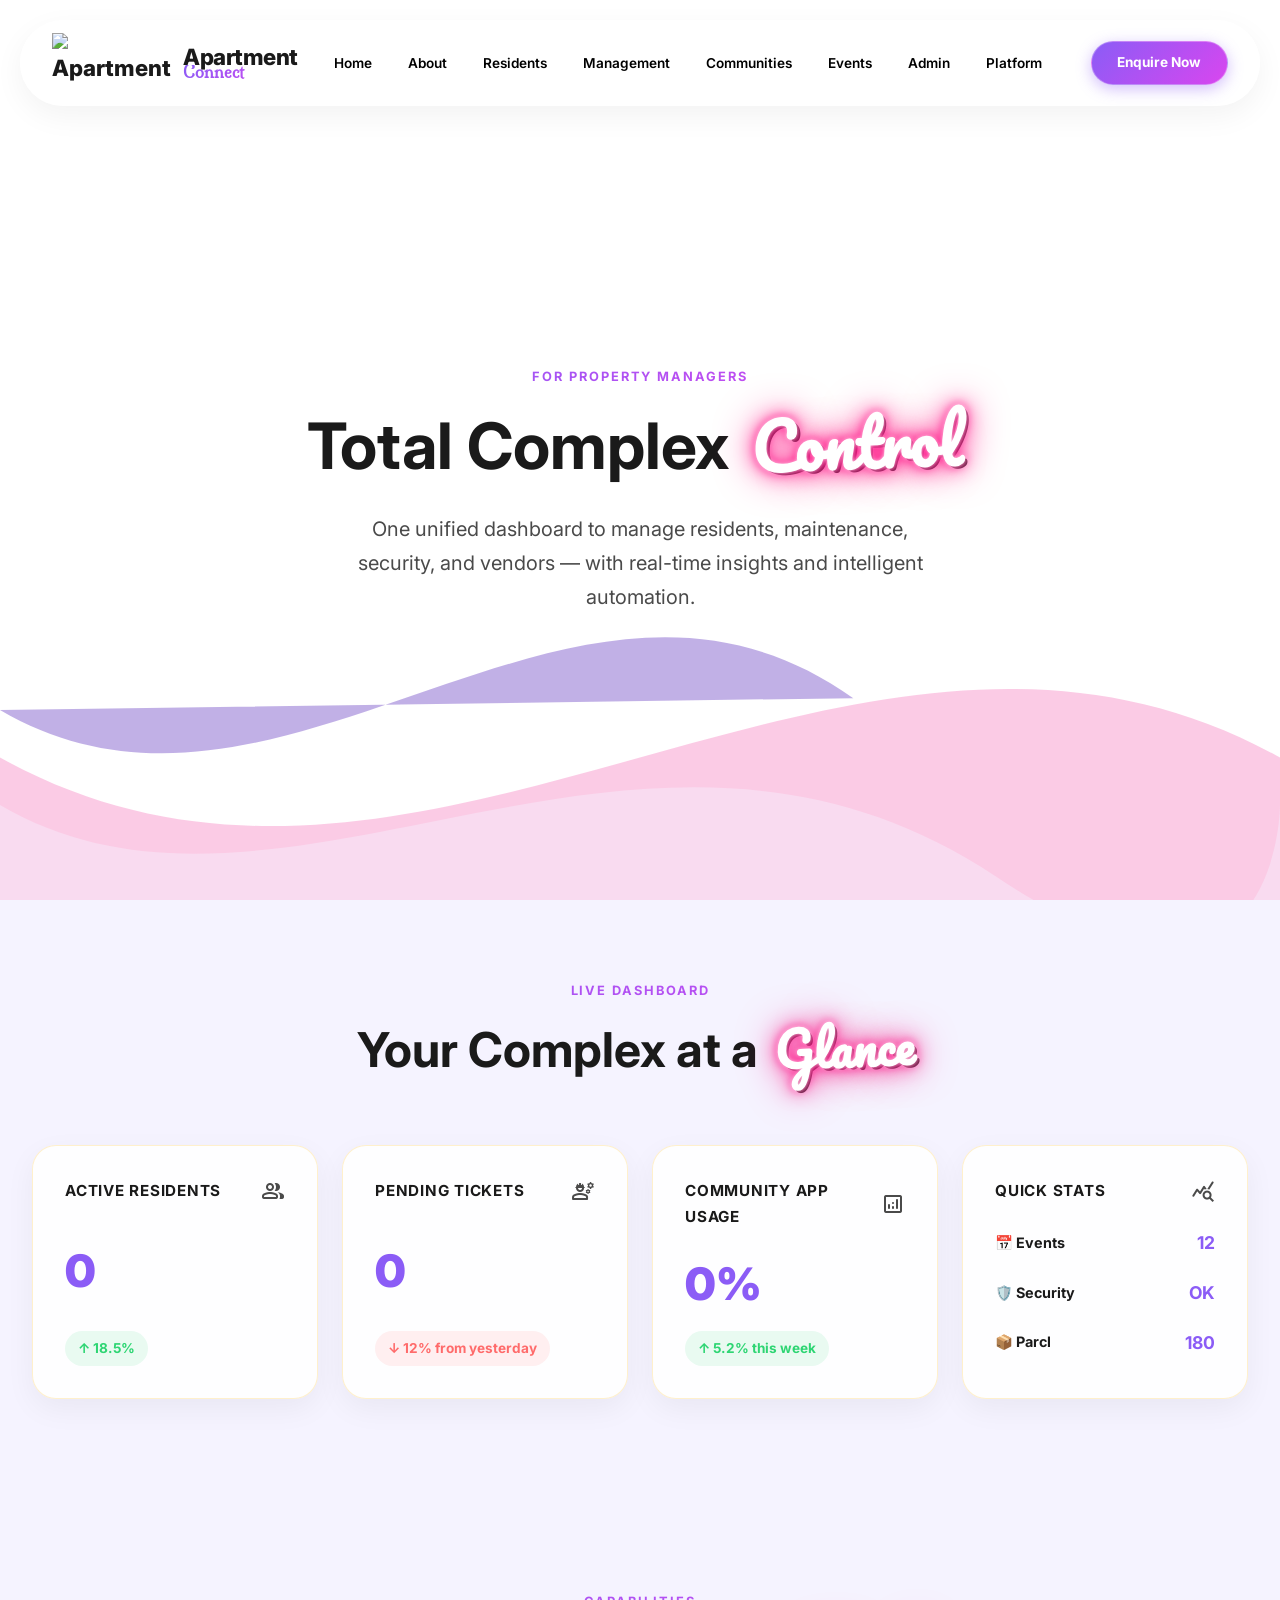
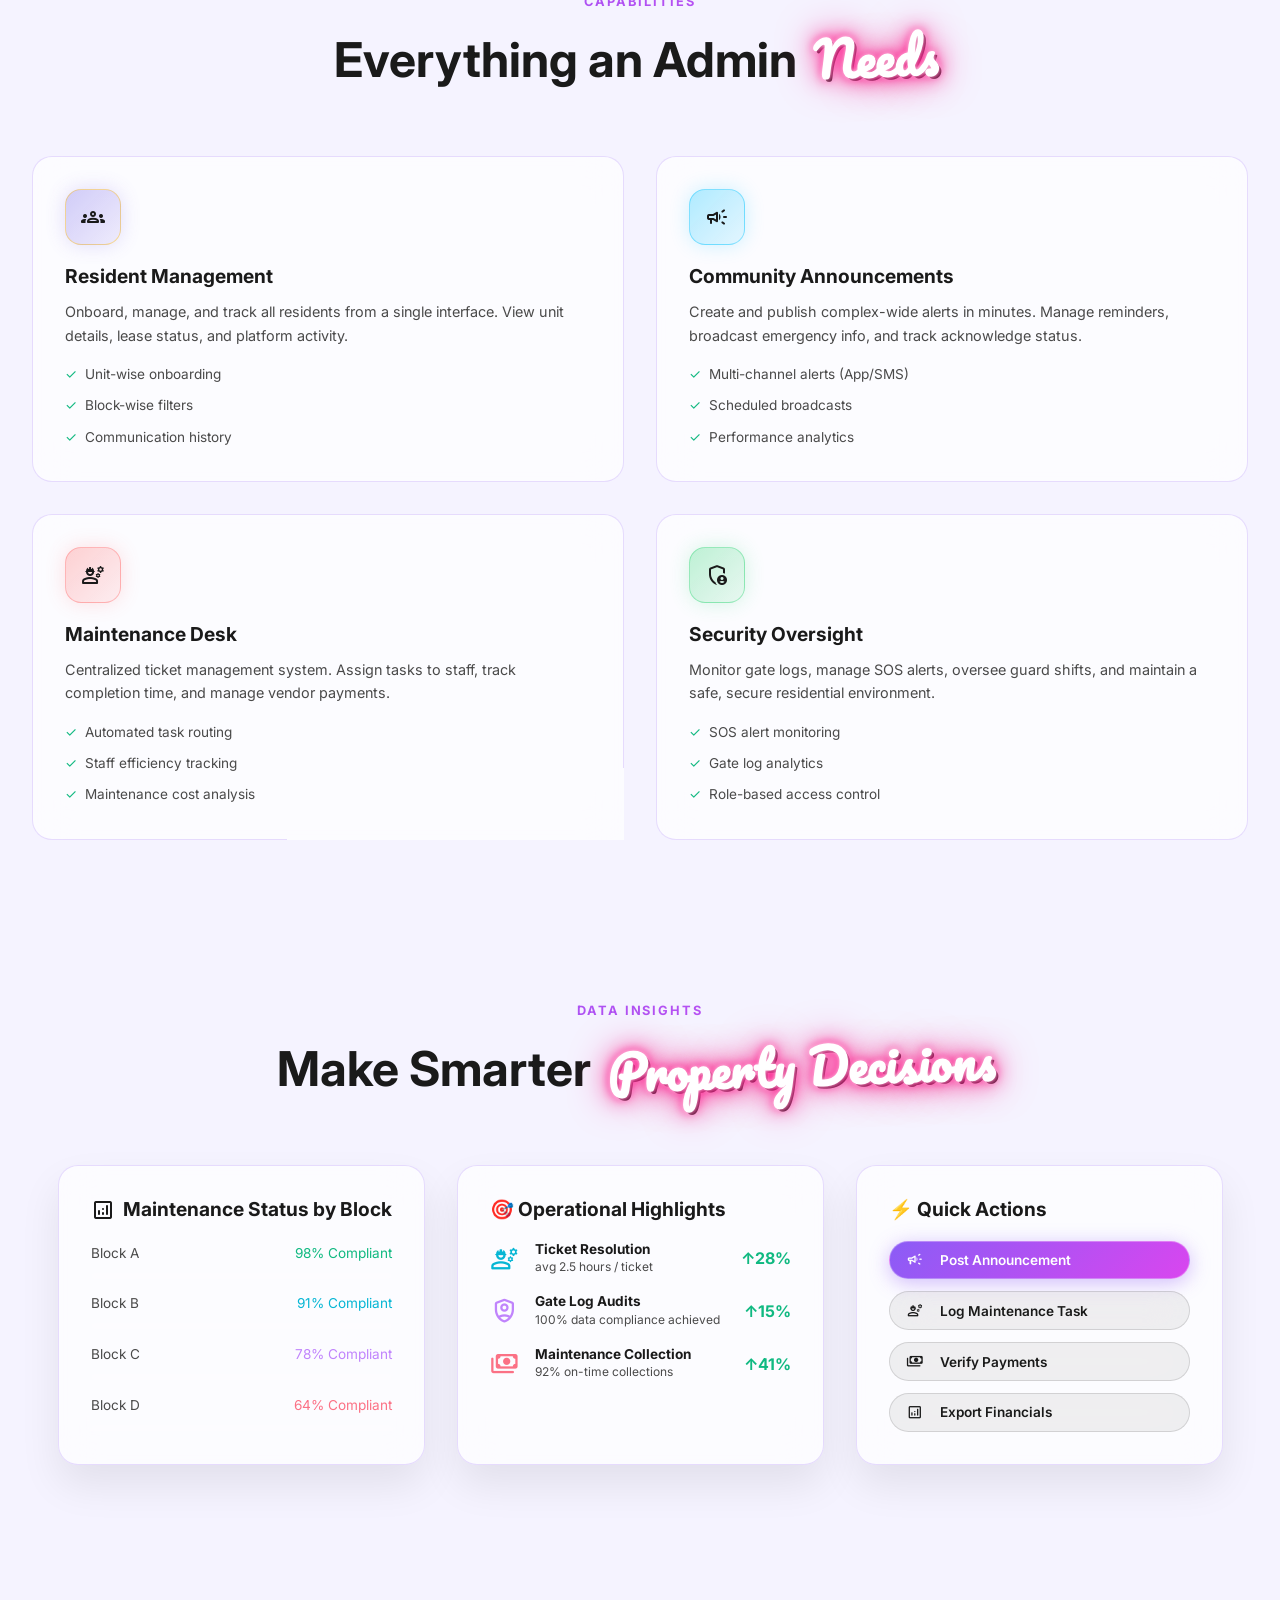
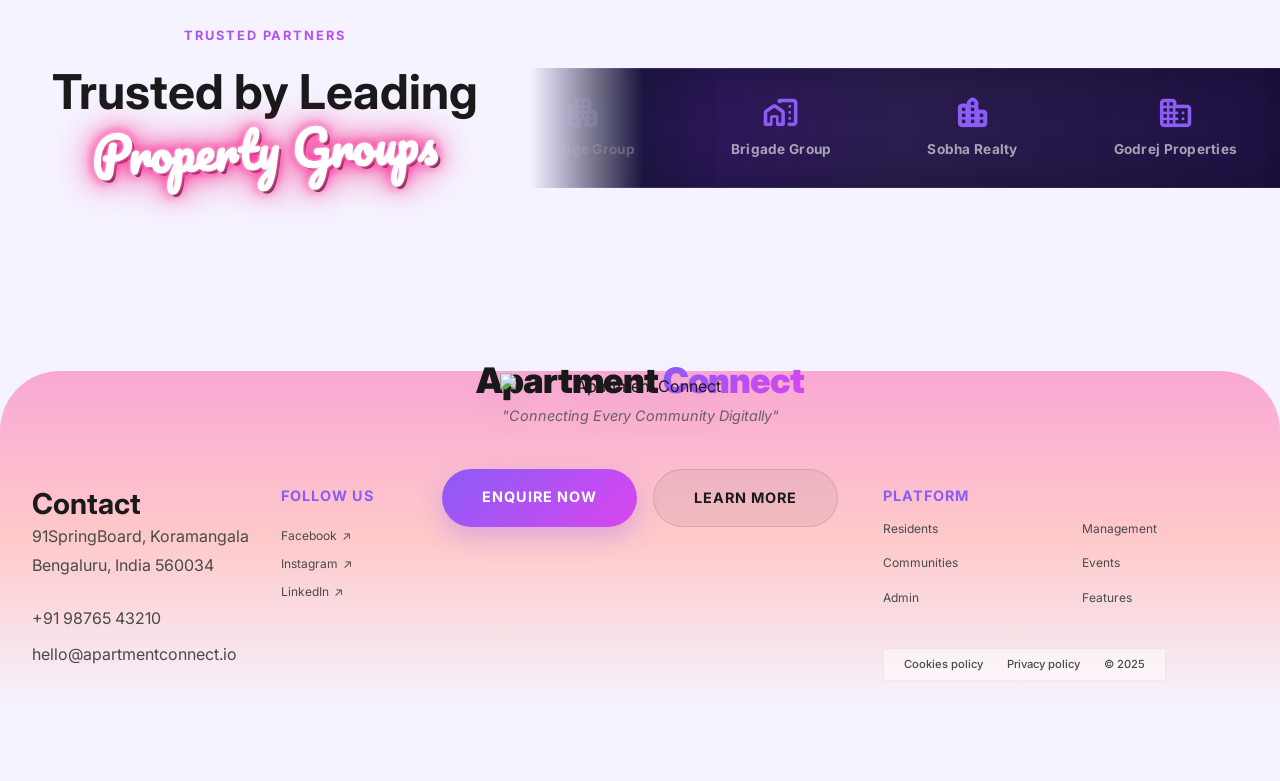
==== admin.html @ e615e429 "first commit" ====
<!DOCTYPE html>
<html lang="en">

<head>
    <meta charset="UTF-8" />
    <meta name="viewport" content="width=device-width, initial-scale=1.0" />
    <title>Admin Dashboard — Apartment Connect</title>
    <meta name="description"
        content="Powerful admin tools for residential management — resident oversight, maintenance tracking, security logs, and community moderation all in one dashboard." />
    <link rel="icon" href="assets/favicon.png" type="image/png" />
    <link rel="stylesheet"
        href="https://fonts.googleapis.com/css2?family=Inter:wght@300;400;500;600;700;800;900&display=swap" />
    <link rel="stylesheet"
        href="https://fonts.googleapis.com/css2?family=Material+Symbols+Rounded:opsz,wght,FILL,GRAD@20..48,100..700,0..1,-50..200" />
    <link rel="stylesheet" href="css/style.css" />
    <style>
        /* Surgical fix for Admin Dashboard visibility */
        .dashboard-widget {
            opacity: 0;
            animation: dashboardReveal 0.6s cubic-bezier(0.16, 1, 0.3, 1) forwards;
            background: rgba(255, 255, 255, 0.9) !important;
            border: 1px solid rgba(255, 184, 0, 0.2) !important;
            box-shadow: 0 10px 30px rgba(0,0,0,0.05) !important;
        }
        .widget-title, .sub-stat-label {
            color: #1A1A1A !important;
            opacity: 1 !important;
            visibility: visible !important;
            font-weight: 700 !important;
        }
        .widget-value {
            color: var(--primary) !important;
            background: none !important;
            -webkit-text-fill-color: var(--primary) !important;
        }
        @keyframes dashboardReveal {
            from { opacity: 0; transform: translateY(20px); }
            to { opacity: 1; transform: translateY(0); }
        }
        .delay-1 { animation-delay: 0.1s; }
        .delay-2 { animation-delay: 0.2s; }
        .delay-3 { animation-delay: 0.3s; }
        .delay-4 { animation-delay: 0.4s; }

        /* Quick Actions Contrast Fix */
        .glass-card .btn-secondary {
            color: #1A1A1A !important;
            background: rgba(0, 0, 0, 0.06) !important;
            border: 1px solid rgba(0, 0, 0, 0.12) !important;
            transition: all 0.2s ease !important;
        }
        .glass-card .btn-secondary:hover {
            background: rgba(0, 0, 0, 0.1) !important;
            border-color: rgba(0, 0, 0, 0.2) !important;
            transform: translateY(-2px);
        }
        .glass-card .btn-secondary .material-symbols-rounded {
            color: #1A1A1A !important;
        }
    </style>
</head>

<body>

    <nav class="navbar" id="navbar">
        <a href="index.html" class="navbar-brand">
            <img src="assets/logo.png" alt="Apartment Connect" class="navbar-logo">
            <div class="brand-text-container">
                <span class="brand-part-1">Apartment</span>
                <span class="brand-part-2">Connect</span>
            </div>
        </a>
        <ul class="navbar-menu" id="nav-menu">
            <li><a href="index.html" class="nav-link">Home</a></li>
            <li><a href="about.html" class="nav-link">About</a></li>
            <li><a href="residents.html" class="nav-link">Residents</a></li>
            <li><a href="management.html" class="nav-link">Management</a></li>
            <li><a href="communities.html" class="nav-link">Communities</a></li>
            <li><a href="events.html" class="nav-link">Events</a></li>
            <li><a href="admin.html" class="nav-link">Admin</a></li>
            <li><a href="platform.html" class="nav-link">Platform</a></li>
        </ul>
        <a href="contact.html" class="nav-link navbar-cta">Enquire Now</a>
        <button class="hamburger" id="hamburger"
            aria-label="Toggle menu"><span></span><span></span><span></span></button>
    </nav>

    <section class="page-hero">
        <div class="hero-wave-container">
            <svg class="hero-wave-svg" viewBox="0 0 1440 320" preserveAspectRatio="none">
                <path class="hero-wave-layer-1" d="M0,160 C320,300 640,-20 960,150 C1280,320 1440,160 V320 H0 Z"></path>
                <path class="hero-wave-layer-2" d="M0,200 C480,400 960,0 1440,200 V320 H0 Z"></path>
                <path class="hero-wave-layer-3" d="M0,240 C320,380 720,100 1120,300 C1440,460 1440,240 1440,240 V320 H0 Z"></path>
            </svg>
        </div>
        <div class="container">
            <div class="page-hero-content">
                <span class="section-label reveal">For Property Managers</span>
                <h1 class="reveal delay-1">Total Complex <span class="vice-city-heading">Control</span></h1>
                <p class="reveal delay-2">One unified dashboard to manage residents, maintenance, security, and vendors
                    — with real-time insights and intelligent automation.</p>
            </div>
        </div>
    </section>

    <!-- DASHBOARD MOCKUP -->
    <section>
        <div class="container">
            <div class="section-header">
                <span class="section-label reveal">Live Dashboard</span>
                <h2 class="reveal delay-1">Your Complex at a <span class="vice-city-heading">Glance</span></h2>
            </div>

            <!-- Dashboard Widget Grid -->
            <div class="grid-4" style="margin-bottom:2rem;">
                <!-- Card 1 -->
                <div class="dashboard-widget glass-card-premium delay-1">
                    <div class="widget-header">
                        <span class="widget-title" style="color:#1A1A1A">Active Residents</span>
                        <span class="material-symbols-rounded" style="color:#4A4A4A">group</span>
                    </div>
                    <div class="widget-value" data-target="12847">0</div>
                    <div class="widget-badge" style="margin-top:0.5rem; background:rgba(46,213,115,0.1); color:#2ED573">↑ 18.5%</div>
                </div>

                <!-- Card 2 -->
                <div class="dashboard-widget delay-2">
                    <div class="widget-header">
                        <span class="widget-title" style="color:#1A1A1A">Pending Tickets</span>
                        <span class="material-symbols-rounded" style="color:#4A4A4A">engineering</span>
                    </div>
                    <div class="widget-value" data-target="24">0</div>
                    <div class="widget-badge" style="margin-top:0.5rem; background:rgba(255,107,107,0.1); color:#FF6B6B">↓ 12% from yesterday</div>
                </div>

                <!-- Card 3 -->
                <div class="dashboard-widget delay-3">
                    <div class="widget-header">
                        <span class="widget-title" style="color:#1A1A1A">Community App Usage</span>
                        <span class="material-symbols-rounded" style="color:#4A4A4A">analytics</span>
                    </div>
                    <div class="widget-value" data-target="92" data-suffix="%">0%</div>
                    <div class="widget-badge" style="margin-top:0.5rem; background:rgba(46,213,115,0.1); color:#2ED573">↑ 5.2% this week</div>
                </div>

                <!-- Card 4 -->
                <div class="dashboard-widget delay-4">
                    <div class="widget-header">
                        <span class="widget-title" style="color:#1A1A1A">Quick Stats</span>
                        <span class="material-symbols-rounded" style="color:#4A4A4A">query_stats</span>
                    </div>
                    <div class="sub-stats-grid">
                        <div class="sub-stat-item">
                            <span class="sub-stat-label" style="color:#1A1A1A">📅 Events</span>
                            <span class="sub-stat-value" style="color:var(--primary)">12</span>
                        </div>
                        <div class="sub-stat-item">
                            <span class="sub-stat-label" style="color:#1A1A1A">🛡️ Security</span>
                            <span class="sub-stat-value" style="color:var(--primary)">OK</span>
                        </div>
                        <div class="sub-stat-item">
                            <span class="sub-stat-label" style="color:#1A1A1A">📦 Parcl</span>
                            <span class="sub-stat-value" style="color:var(--primary)">180</span>
                        </div>
                    </div>
                </div>
            </div>
        </div>
    </section>

    <!-- ADMIN CAPABILITIES -->
    <section style="background:var(--background);">
        <div class="container">
            <div class="section-header">
                <span class="section-label reveal">Capabilities</span>
                <h2 class="reveal delay-1">Everything an Admin <span class="vice-city-heading">Needs</span></h2>
            </div>
            <div class="grid-2" style="gap:2rem;">
                <div class="feature-card glass-card-premium reveal delay-1">
                    <div class="card-icon card-icon-purple"><span class="material-symbols-rounded">groups</span></div>
                    <h3>Resident Management</h3>
                    <p style="margin-bottom:1rem;">Onboard, manage, and track all residents from a single interface.
                        View
                        unit details, lease status, and platform activity.</p>
                    <ul style="list-style:none;display:flex;flex-direction:column;gap:0.5rem;">
                        <li style="font-size:0.85rem;color:var(--text-secondary);display:flex;gap:0.5rem;align-items:center;">
                            <span style="color:var(--mint-green);">✓</span> Unit-wise onboarding
                        </li>
                        <li style="font-size:0.85rem;color:var(--text-secondary);display:flex;gap:0.5rem;align-items:center;">
                            <span style="color:var(--mint-green);">✓</span> Block-wise filters
                        </li>
                        <li style="font-size:0.85rem;color:var(--text-secondary);display:flex;gap:0.5rem;align-items:center;">
                            <span style="color:var(--mint-green);">✓</span> Communication history
                        </li>
                    </ul>
                </div>
                <div class="feature-card reveal delay-2">
                    <div class="card-icon card-icon-blue"><span class="material-symbols-rounded">campaign</span></div>
                    <h3>Community Announcements</h3>
                    <p style="margin-bottom:1rem;">Create and publish complex-wide alerts in minutes. Manage reminders,
                        broadcast emergency info, and track acknowledge status.</p>
                    <ul style="list-style:none;display:flex;flex-direction:column;gap:0.5rem;">
                        <li style="font-size:0.85rem;color:var(--text-secondary);display:flex;gap:0.5rem;align-items:center;">
                            <span style="color:var(--mint-green);">✓</span> Multi-channel alerts (App/SMS)
                        </li>
                        <li style="font-size:0.85rem;color:var(--text-secondary);display:flex;gap:0.5rem;align-items:center;">
                            <span style="color:var(--mint-green);">✓</span> Scheduled broadcasts
                        </li>
                        <li style="font-size:0.85rem;color:var(--text-secondary);display:flex;gap:0.5rem;align-items:center;">
                            <span style="color:var(--mint-green);">✓</span> Performance analytics
                        </li>
                    </ul>
                </div>
                <div class="feature-card reveal delay-3">
                    <div class="card-icon card-icon-coral"><span class="material-symbols-rounded">engineering</span>
                    </div>
                    <h3>Maintenance Desk</h3>
                    <p style="margin-bottom:1rem;">Centralized ticket management system. Assign tasks to staff,
                        track completion time, and manage vendor payments.</p>
                    <ul style="list-style:none;display:flex;flex-direction:column;gap:0.5rem;">
                        <li style="font-size:0.85rem;color:var(--text-secondary);display:flex;gap:0.5rem;align-items:center;">
                            <span style="color:var(--mint-green);">✓</span> Automated task routing
                        </li>
                        <li style="font-size:0.85rem;color:var(--text-secondary);display:flex;gap:0.5rem;align-items:center;">
                            <span style="color:var(--mint-green);">✓</span> Staff efficiency tracking
                        </li>
                        <li style="font-size:0.85rem;color:var(--text-secondary);display:flex;gap:0.5rem;align-items:center;">
                            <span style="color:var(--mint-green);">✓</span> Maintenance cost analysis
                        </li>
                    </ul>
                </div>
                <div class="feature-card reveal delay-4">
                    <div class="card-icon card-icon-mint"><span
                            class="material-symbols-rounded">admin_panel_settings</span></div>
                    <h3>Security Oversight</h3>
                    <p style="margin-bottom:1rem;">Monitor gate logs, manage SOS alerts, oversee guard shifts,
                        and maintain a safe, secure residential environment.</p>
                    <ul style="list-style:none;display:flex;flex-direction:column;gap:0.5rem;">
                        <li style="font-size:0.85rem;color:var(--text-secondary);display:flex;gap:0.5rem;align-items:center;">
                            <span style="color:var(--mint-green);">✓</span> SOS alert monitoring
                        </li>
                        <li style="font-size:0.85rem;color:var(--text-secondary);display:flex;gap:0.5rem;align-items:center;">
                            <span style="color:var(--mint-green);">✓</span> Gate log analytics
                        </li>
                        <li style="font-size:0.85rem;color:var(--text-secondary);display:flex;gap:0.5rem;align-items:center;">
                            <span style="color:var(--mint-green);">✓</span> Role-based access control
                        </li>
                    </ul>
                </div>
            </div>
        </div>
    </section>

    <!-- ANALYTICS PREVIEW -->
    <section>
        <div class="container">
            <div class="section-header">
                <span class="section-label reveal">Data Insights</span>
                <h2 class="reveal delay-1">Make Smarter <span class="vice-city-heading">Property Decisions</span></h2>
            </div>
            <div class="grid-3">
                <div class="glass-card reveal delay-1" style="padding:2rem;">
                    <h4 style="color:var(--text-primary);margin-bottom:1.25rem;display:flex;align-items:center;gap:0.5rem;">
                        <span class="material-symbols-rounded">analytics</span>
                        Maintenance Status by Block
                    </h4>
                    <div style="display:flex;flex-direction:column;gap:0.85rem;">
                        <div>
                            <div
                                style="display:flex;justify-content:space-between;font-size:0.85rem;margin-bottom:4px;">
                                <span style="color:var(--text-secondary);">Block A</span><span
                                    style="color:var(--mint-green);">98% Compliant</span>
                            </div>
                            <div class="progress-bar">
                                <div class="progress-fill" data-width="98%"
                                    style="width:0;background:var(--gradient-mint);"></div>
                            </div>
                        </div>
                        <div>
                            <div
                                style="display:flex;justify-content:space-between;font-size:0.85rem;margin-bottom:4px;">
                                <span style="color:var(--text-secondary);">Block B</span><span
                                    style="color:var(--neon-blue);">91% Compliant</span>
                            </div>
                            <div class="progress-bar">
                                <div class="progress-fill" data-width="91%" style="width:0;"></div>
                            </div>
                        </div>
                        <div>
                            <div
                                style="display:flex;justify-content:space-between;font-size:0.85rem;margin-bottom:4px;">
                                <span style="color:var(--text-secondary);">Block C</span><span
                                    style="color:var(--electric-purple-light);">78% Compliant</span>
                            </div>
                            <div class="progress-bar">
                                <div class="progress-fill" data-width="78%"
                                    style="width:0;background:linear-gradient(90deg,var(--electric-purple),var(--electric-purple-light));">
                                </div>
                            </div>
                        </div>
                        <div>
                            <div
                                style="display:flex;justify-content:space-between;font-size:0.85rem;margin-bottom:4px;">
                                <span style="color:var(--text-secondary);">Block D</span><span
                                    style="color:var(--soft-coral);">64% Compliant</span>
                            </div>
                            <div class="progress-bar">
                                <div class="progress-fill" data-width="64%"
                                    style="width:0;background:var(--gradient-coral);"></div>
                            </div>
                        </div>
                    </div>
                </div>
                <div class="glass-card reveal delay-2" style="padding:2rem;">
                    <h4 style="color:var(--text-primary);margin-bottom:1.25rem;">🎯 Operational Highlights</h4>
                    <div style="display:flex;flex-direction:column;gap:1rem;">
                        <div style="display:flex;align-items:center;gap:1rem;">
                            <div class="material-symbols-rounded" style="font-size:1.8rem;color:var(--neon-blue)">
                                engineering
                            </div>
                            <div>
                                <h4 style="font-size:0.85rem;color:var(--text-primary);margin:0;">Ticket Resolution</h4>
                                <div style="font-size:0.75rem;color:var(--text-secondary);">avg 2.5 hours / ticket</div>
                            </div>
                            <div style="margin-left:auto;color:var(--mint-green);font-weight:700;">↑28%</div>
                        </div>
                        <div style="display:flex;align-items:center;gap:1rem;">
                            <div class="material-symbols-rounded"
                                style="font-size:1.8rem;color:var(--electric-purple-light)">shield_person</div>
                            <div>
                                <h4 style="font-size:0.85rem;color:var(--text-primary);margin:0;">Gate Log Audits</h4>
                                <div style="font-size:0.75rem;color:var(--text-secondary);">100% data compliance achieved
                                </div>
                            </div>
                            <div style="margin-left:auto;color:var(--mint-green);font-weight:700;">↑15%</div>
                        </div>
                        <div style="display:flex;align-items:center;gap:1rem;">
                            <div class="material-symbols-rounded" style="font-size:1.8rem;color:var(--soft-coral)">
                                payments
                            </div>
                            <div>
                                <h4 style="font-size:0.85rem;color:var(--text-primary);margin:0;">Maintenance Collection</h4>
                                <div style="font-size:0.75rem;color:var(--text-secondary);">92% on-time collections</div>
                            </div>
                            <div style="margin-left:auto;color:var(--mint-green);font-weight:700;">↑41%</div>
                        </div>
                    </div>
                </div>
                <div class="glass-card reveal delay-3" style="padding:2rem;">
                    <h4 style="color:var(--text-primary);margin-bottom:1.25rem;">⚡ Quick Actions</h4>
                    <div style="display:flex;flex-direction:column;gap:0.75rem;">
                        <button class="btn btn-primary"
                            style="width:100%;justify-content:flex-start;padding:0.6rem 1rem;font-size:0.85rem;"><span
                                class="material-symbols-rounded"
                                style="margin-right:8px;font-size:1.1rem">campaign</span>
                            Post Announcement</button>
                        <button class="btn btn-secondary"
                            style="width:100%;justify-content:flex-start;padding:0.6rem 1rem;font-size:0.85rem;"><span
                                class="material-symbols-rounded"
                                style="margin-right:8px;font-size:1.1rem">engineering</span>
                            Log Maintenance Task</button>
                        <button class="btn btn-secondary"
                            style="width:100%;justify-content:flex-start;padding:0.6rem 1rem;font-size:0.85rem;"><span
                                class="material-symbols-rounded"
                                style="margin-right:8px;font-size:1.1rem">payments</span>
                            Verify Payments</button>
                        <button class="btn btn-secondary"
                            style="width:100%;justify-content:flex-start;padding:0.6rem 1rem;font-size:0.85rem;"><span
                                class="material-symbols-rounded"
                                style="margin-right:8px;font-size:1.1rem">analytics</span>
                            Export Financials</button>
                    </div>
                </div>
            </div>
        </div>
    </section>



    <!-- ═══ TRUSTED BY MARQUEE ═══ -->
    <section class="marquee-section" style="padding: 80px 0 0 0; background: var(--background);">
        <div class="container">
            <div class="section-header" style="margin-bottom: 3rem;">
                <span class="section-label reveal">Trusted Partners</span>
                <h2 class="reveal delay-1">Trusted by Leading <span class="vice-city-heading">Property Groups</span></h2>
            </div>
        </div>
        <div class="marquee-wrapper reveal delay-2">
            <div class="marquee-track">
                <!-- Prestige Group -->
                <div class="marquee-item" title="Prestige Group">
                    <span class="material-symbols-rounded" style="font-size: 2.2rem; color: var(--primary);">apartment</span>
                    <span>Prestige Group</span>
                </div>
                <!-- Brigade Group -->
                <div class="marquee-item" title="Brigade Group">
                    <span class="material-symbols-rounded" style="font-size: 2.2rem; color: var(--primary);">home_work</span>
                    <span>Brigade Group</span>
                </div>
                <!-- Sobha Realty -->
                <div class="marquee-item" title="Sobha Realty">
                    <span class="material-symbols-rounded" style="font-size: 2.2rem; color: var(--primary);">location_city</span>
                    <span>Sobha Realty</span>
                </div>
                <!-- Godrej Properties -->
                <div class="marquee-item" title="Godrej Properties">
                    <span class="material-symbols-rounded" style="font-size: 2.2rem; color: var(--primary);">domain</span>
                    <span>Godrej Properties</span>
                </div>
                <!-- DLF Limited -->
                <div class="marquee-item" title="DLF Limited">
                    <span class="material-symbols-rounded" style="font-size: 2.2rem; color: var(--primary);">villa</span>
                    <span>DLF Limited</span>
                </div>

                <!-- Repeat for seamless loop -->
                <div class="marquee-item" title="Prestige Group">
                    <span class="material-symbols-rounded" style="font-size: 2.2rem; color: var(--primary);">apartment</span>
                    <span>Prestige Group</span>
                </div>
                <div class="marquee-item" title="Brigade Group">
                    <span class="material-symbols-rounded" style="font-size: 2.2rem; color: var(--primary);">home_work</span>
                    <span>Brigade Group</span>
                </div>
                <div class="marquee-item" title="Sobha Realty">
                    <span class="material-symbols-rounded" style="font-size: 2.2rem; color: var(--primary);">location_city</span>
                    <span>Sobha Realty</span>
                </div>
                <div class="marquee-item" title="Godrej Properties">
                    <span class="material-symbols-rounded" style="font-size: 2.2rem; color: var(--primary);">domain</span>
                    <span>Godrej Properties</span>
                </div>
                <div class="marquee-item" title="DLF Limited">
                    <span class="material-symbols-rounded" style="font-size: 2.2rem; color: var(--primary);">villa</span>
                    <span>DLF Limited</span>
                </div>
            </div>
        </div>
    </section>

    <!-- MODERN FOOTER -->
    <footer class="modern-footer">
        <div class="footer-contour-bg">
            <svg class="contour-svg" viewBox="0 0 1440 320" xmlns="http://www.w3.org/2000/svg">
                <path class="contour-line" d="M0,100 C360,180 720,20 1080,180 C1260,260 1440,100" style="animation-delay: 0s;"></path>
                <path class="contour-line" d="M0,120 C360,200 720,40 1080,200 C1260,280 1440,120" style="animation-delay: -2s;"></path>
                <path class="contour-line" d="M0,140 C360,220 720,60 1080,220 C1260,300 1440,140" style="animation-delay: -4s;"></path>
            </svg>
        </div>

        <div class="container">
            <div class="footer-layout-wrapper">
                <!-- LEFT COLUMN: Contact & Socials -->
                <div class="footer-col-left">
                    <div class="footer-contact-info">
                        <h3>Contact</h3>
                        <p>91SpringBoard, Koramangala<br>Bengaluru, India 560034</p>
                        <p style="margin-top: 1.5rem;">+91 98765 43210</p>
                        <p><a href="mailto:hello@apartmentconnect.io">hello@apartmentconnect.io</a></p>
                    </div>

                    <div class="footer-social-links">
                        <h3>Follow Us</h3>
                        <a href="#">Facebook <span class="arrow">↗</span></a>
                        <a href="#">Instagram <span class="arrow">↗</span></a>
                        <a href="#">LinkedIn <span class="arrow">↗</span></a>
                    </div>
                </div>

                <!-- CENTER COLUMN: Logo, Brand, Tagline, Buttons -->
                <div class="footer-col-center">
                    <div class="footer-logo-large">
                        <img src="assets/bgrmlogo.png" alt="Apartment Connect">
                    </div>
                    <h2 class="footer-brand-name">Apartment <span class="accent-text">Connect</span></h2>
                    <p class="footer-tagline">"Connecting Every Community Digitally"</p>
                    <div class="footer-action-buttons">
                        <a href="contact.html" class="btn-footer primary">Enquire Now</a>
                        <a href="about.html" class="btn-footer secondary">Learn More</a>
                    </div>
                </div>

                <!-- RIGHT COLUMN: Platform, Legal Pill -->
                <div class="footer-col-right">
                    <div class="footer-nav-links">
                        <h3>Platform</h3>
                        <ul>
                            <li><a href="residents.html">Residents</a></li>
                            <li><a href="management.html">Management</a></li>
                            <li><a href="communities.html">Communities</a></li>
                            <li><a href="events.html">Events</a></li>
                            <li><a href="admin.html">Admin</a></li>
                            <li><a href="platform.html">Features</a></li>
                        </ul>
                    </div>

                    <div class="footer-legal-pill">
                        <a href="#">Cookies policy</a>
                        <a href="#">Privacy policy</a>
                        <span>© 2025</span>
                    </div>
                </div>
            </div>
        </div>
    </footer>

    <script src="js/main.js"></script>
    <script>
        // Force trigger mutations/animations if observer is slow or failing
        document.addEventListener('DOMContentLoaded', () => {
            setTimeout(() => {
                // Trigger reveal
                document.querySelectorAll('.reveal').forEach(el => {
                    el.classList.add('visible');
                });
                
                // Trigger counters specifically if they are still at 0
                if (typeof animateCounter === 'function') {
                    document.querySelectorAll('[data-target]').forEach(el => {
                        const target = parseInt(el.dataset.target);
                        if (el.textContent === '0' || el.textContent === '0%') {
                            animateCounter(el, target);
                        }
                    });
                }
            }, 800);
        });
    </script>
</body>

</html>
---- css/style.css ----
/* ===================================================
   CAMPUS CONNECT — GLOBAL DESIGN SYSTEM
   =================================================== */

@import url('https://fonts.googleapis.com/css2?family=Poppins:wght@300;400;500;600;700;800;900&family=Pacifico&display=swap');
@import url('https://fonts.googleapis.com/css2?family=Milonga&display=swap');
@import url('https://fonts.googleapis.com/css2?family=Material+Symbols+Outlined:opsz,wght,FILL,GRAD@20..48,100..700,0..1,-50..200');

.material-symbols-outlined {
  font-family: 'Material Symbols Outlined', sans-serif;
  font-variation-settings: 'FILL' 0, 'wght' 400, 'GRAD' 0, 'opsz' 24;
  display: flex !important;
  align-items: center;
  justify-content: center;
  vertical-align: middle;
  line-height: 1;
  text-rendering: optimizeLegibility;
  -webkit-font-smoothing: antialiased;
}

/* ─── CSS VARIABLES ─── */
:root {
  /* Light Purple Sunset Palette */
  --lp-purple: #b29de0;
  --lp-pink: #f9a8d4;
  --lp-peach: #fecaca;
  --lp-cream: #f5f3ff;
  --creamy-bg: #f5f3ff;

  /* White & Yellow Palette */
  --background: var(--creamy-bg);
  --surface: rgba(255, 249, 230, 0.4);
  --surface-light: rgba(255, 255, 255, 0.8);
  --surface-hover: rgba(255, 230, 0, 0.05);

  --primary: #8b5cf6;
  --secondary: #c084fc;
  --accent: #d946ef;
  --orange-vibrant: #ec4899;

  --text-primary: #1A1A1A;
  --text-secondary: #4A4A4A;
  --text-muted: #888888;

  --deep-indigo: #4c1d95;
  /* Retained for specific contrasts if needed */
  --electric-purple: #8b5cf6;
  --neon-blue: #06b6d4;
  --soft-pink: #d946ef;
  --soft-coral: #fb7185;
  --mint-green: #10b981;
  --electric-purple-light: #c084fc;
  --deep-indigo-darker: #2e1065;
  /* Darker than --deep-indigo for high contrast footers */
  --white: #FFFFFF;
  --white-60: rgba(255, 255, 255, 0.6);
  --white-20: rgba(255, 255, 255, 0.2);
  --white-10: rgba(255, 255, 255, 0.1);

  /* Typography */
  --font-heading: 'Inter', sans-serif;
  --font-body: 'Inter', sans-serif;
  --font-accent: 'Inter', sans-serif;

  /* Gradients */
  --gradient-primary: linear-gradient(135deg, #8b5cf6 0%, #d946ef 100%);
  --gradient-hero: linear-gradient(135deg, var(--lp-purple) 0%, var(--lp-pink) 40%, var(--lp-peach) 70%, var(--lp-cream) 100%);
  --gradient-card: linear-gradient(135deg, rgba(255, 255, 255, 0.9) 0%, rgba(245, 243, 255, 0.7) 100%);
  --gradient-glow: radial-gradient(circle at center, rgba(139, 92, 246, 0.4) 0%, transparent 70%);

  /* Glassmorphism Refined for Light Theme */
  --glass-bg: rgba(255, 255, 255, 0.7);
  --glass-border: rgba(139, 92, 246, 0.2);
  --glass-blur: blur(20px);
  --glass-shadow: 0 20px 40px rgba(0, 0, 0, 0.08);
  --glass-inner-shadow: inset 0 0 0 1px rgba(255, 255, 255, 0.5);

  --primary-glow: rgba(139, 92, 246, 0.4);

  /* Transitions */
  --transition-fast: 0.2s ease;
  --transition-base: 0.4s cubic-bezier(0.16, 1, 0.3, 1);
  --transition-slow: 0.8s cubic-bezier(0.16, 1, 0.3, 1);
  --transition-spring: 0.6s cubic-bezier(0.34, 1.56, 0.64, 1);

  --gradient-coral: linear-gradient(135deg, #d946ef 0%, #8b5cf6 100%);
  --gradient-mint: linear-gradient(135deg, #2ED573 0%, #7BED9F 100%);
  --gradient-purple: linear-gradient(135deg, #B29DE0 0%, #F9A8D4 100%);
}

/* ─── RESET & BASE ─── */
*,
*::before,
*::after {
  box-sizing: border-box;
  margin: 0;
  padding: 0;
}

html {
  scroll-behavior: smooth;
  font-size: 16px;
}

body {
  font-family: var(--font-body);
  background: var(--background);
  color: var(--text-primary);
  overflow-x: hidden;
  line-height: 1.7;
  -webkit-font-smoothing: antialiased;
}

a {
  text-decoration: none;
  color: inherit;
}

img {
  max-width: 100%;
  display: block;
}

ul {
  list-style: none;
}

/* ─── SCROLLBAR ─── */
::-webkit-scrollbar {
  width: 6px;
}

::-webkit-scrollbar-track {
  background: var(--deep-indigo-darker);
}

::-webkit-scrollbar-thumb {
  background: var(--electric-purple);
  border-radius: 3px;
}

/* ─── SELECTION ─── */
::selection {
  background: rgba(255, 184, 0, 0.4);
  color: var(--white);
}

/* ─── TYPOGRAPHY ─── */
h1,
h2,
h3,
h4,
h5,
h6 {
  font-family: var(--font-heading);
  line-height: 1.2;
  font-weight: 700;
  color: inherit;
}

h1 {
  font-size: clamp(2.5rem, 6vw, 5rem);
}

h2 {
  font-size: clamp(1.8rem, 4vw, 3rem);
}

h3 {
  font-size: clamp(1.3rem, 2.5vw, 1.8rem);
}

h4 {
  font-size: 1.2rem;
}

p {
  font-size: 1rem;
  color: var(--text-secondary);
  /* Changed from var(--white-60) for light theme visibility */
}

.section-label {
  font-family: var(--font-accent);
  font-size: 0.8rem;
  font-weight: 700;
  letter-spacing: 0.15em;
  text-transform: uppercase;
  background: var(--gradient-primary);
  -webkit-background-clip: text;
  background-clip: text;
  -webkit-text-fill-color: transparent;
  margin-bottom: 1rem;
  display: flex;
  align-items: center;
  justify-content: center;
  gap: 0.5rem;
}

.section-label::before,
.section-label::after {
  content: '';
  width: 12px;
  height: 2px;
  background: var(--primary);
  opacity: 0.3;
}

.gradient-text {
  background: var(--gradient-primary);
  -webkit-background-clip: text;
  background-clip: text;
  -webkit-text-fill-color: transparent;
  display: inline-block;
  font-weight: 800;
}

h1 span.vice-city-heading, 
h2 span.vice-city-heading,
.vice-city-heading {
  font-family: 'Pacifico', cursive !important;
  color: #FFFFFF !important;
  -webkit-text-fill-color: #FFFFFF !important;
  -webkit-text-stroke: 1.5px #FFFFFF !important;
  background: none !important;
  -webkit-background-clip: unset !important;
  background-clip: unset !important;
  text-shadow: 
    0 0 5px #fff,
    0 0 10px #ff007f,
    0 0 20px #ff007f,
    0 0 40px #ff007f,
    3px 3px 0px rgba(0,0,0,0.8) !important;
  display: inline-block;
  padding: 0 0.15em 0.12em;
  font-weight: 400 !important;
  transform: rotate(-2deg) !important;
}

/* ─── DARK SECTION UTILITY ─── */
.dark-section h1,
.dark-section h2,
.dark-section h3,
.dark-section h4,
.dark-section h5,
.dark-section h6 {
  color: var(--white) !important;
}

.dark-section .section-header p {
  color: var(--white-60) !important;
}

.dark-section .section-label {
  color: var(--primary) !important;
}



.gradient-text-coral {
  background: var(--gradient-coral);
  -webkit-background-clip: text;
  background-clip: text;
  -webkit-text-fill-color: transparent;
  filter: drop-shadow(2px 2px 2px rgba(0,0,0,0.15)) 
          drop-shadow(4px 4px 4px rgba(0,0,0,0.12)) 
          drop-shadow(8px 8px 8px rgba(0,0,0,0.1)) 
          drop-shadow(16px 16px 16px rgba(0,0,0,0.08));
  position: relative;
  z-index: 1;
  white-space: nowrap;
  /* Enforce single line for the gradient phrase */
}

/* ─── LAYOUT ─── */
.container {
  max-width: var(--container-max);
  margin: 0 auto;
  padding: 0 2rem;
}

section {
  padding: 80px 0;
  display: flex;
  align-items: center;
  position: relative;
  overflow: hidden;
  background: var(--background);
  scroll-snap-align: start;
  scroll-snap-stop: always;
}

.section-header {
  text-align: center;
  margin-bottom: 4rem;
}

.section-header h2 {
  margin-bottom: 1rem;
}

.section-header p {
  max-width: 600px;
  margin: 0 auto;
  font-size: 1.1rem;
}

/* ─── NAVBAR ─── */
.navbar {
  position: fixed;
  top: 20px;
  left: 50%;
  transform: translateX(-50%);
  margin: 0 auto;
  width: calc(100% - 40px);
  max-width: var(--container-max);
  border-radius: 50px;
  z-index: 1000;
  padding: 0.8rem 2rem;
  transition: all var(--transition-base);
  display: grid;
  grid-template-columns: 1fr auto 1fr;
  align-items: center;
  gap: 20px;

  background: rgba(255, 255, 255, 0.6);
  backdrop-filter: blur(25px);
  -webkit-backdrop-filter: blur(25px);
  /* border removed for cleaner look */
  box-shadow: 0 10px 30px rgba(0, 0, 0, 0.05);
}

.navbar.scrolled {
  background: rgba(255, 255, 255, 0.98);
  padding: 0.6rem 2rem;
  box-shadow: 0 12px 40px rgba(0, 0, 0, 0.1);
  top: 15px;
}

.navbar-brand {
  display: flex;
  align-items: center;
  gap: 0.75rem;
  font-family: var(--font-heading);
  font-size: 1.4rem;
  font-weight: 800;
  justify-self: start;
}

.navbar-logo {
  height: 60px;
  width: auto;
  object-fit: contain;
}

.footer-logo {
  height: 80px;
  width: auto;
  object-fit: contain;
  margin-bottom: 0.5rem;
}

.brand-text-container {
  display: flex;
  flex-direction: column;
  line-height: 0.9;
  text-align: left;
}

.brand-part-1 {
  font-size: 1.4rem;
  font-weight: 800;
  letter-spacing: -0.02em;
  color: var(--text-primary);
}

.brand-part-2 {
  font-family: 'Milonga', cursive;
  font-size: 1rem;
  background: var(--gradient-primary);
  -webkit-background-clip: text;
  background-clip: text;
  -webkit-text-fill-color: transparent;
  margin-top: -2px;
}

.brand-icon {
  width: 36px;
  height: 36px;
  background: var(--gradient-primary);
  border-radius: 10px;
  display: flex;
  align-items: center;
  justify-content: center;
  font-size: 1.1rem;
  box-shadow: 0 0 20px rgba(108, 92, 231, 0.5);
}

.brand-text {
  background: var(--gradient-primary);
  -webkit-background-clip: text;
  background-clip: text;
  -webkit-text-fill-color: transparent;
}

.navbar-menu {
  display: flex;
  align-items: center;
  gap: 0.25rem;
  justify-self: center;
}

.navbar-cta,
.navbar-cta-group {
  justify-self: end;
  display: flex;
  align-items: center;
  gap: 1rem;
}

.nav-link {
  font-family: var(--font-accent);
  font-size: 0.85rem;
  font-weight: 600;
  color: #000000;
  padding: 0.5rem 1rem;
  border-radius: 8px;
  transition: all var(--transition-fast);
  position: relative;
  white-space: nowrap;
}

.float-item {
  opacity: 0;
  transform: translateY(-10px);
  animation: nav-float-in 0.6s cubic-bezier(0.2, 0.8, 0.2, 1) forwards;
}

@keyframes nav-float-in {
  to {
    opacity: 1;
    transform: translateY(0);
  }
}

.nav-link::after {
  content: '';
  position: absolute;
  bottom: 2px;
  left: 50%;
  right: 50%;
  height: 2px;
  background: var(--gradient-primary);
  border-radius: 2px;
  transition: all var(--transition-base);
}

.nav-link:hover,
.nav-link.active {
  color: var(--primary);
}

.nav-link.active::after {
  left: 1rem;
  right: 1rem;
}

.navbar-cta {
  background: var(--gradient-primary);
  color: #FFFFFF !important;
  padding: 0.6rem 1.6rem !important;
  border-radius: 50px !important;
  font-weight: 700 !important;
  box-shadow: 0 4px 15px var(--primary-glow);
  transition: all var(--transition-base) !important;
  border: 1px solid rgba(255, 255, 255, 0.3) !important;
}

.navbar-cta:hover {
  transform: translateY(-2px);
  box-shadow: 0 8px 25px var(--primary-glow) !important;
  filter: brightness(1.1);
}

.navbar-cta::after {
  display: none !important;
}

.hamburger {
  display: none;
  flex-direction: column;
  gap: 5px;
  cursor: pointer;
  padding: 8px;
  border-radius: 8px;
  transition: background var(--transition-fast);
}

.hamburger:hover {
  background: var(--white-10);
}

.hamburger span {
  display: block;
  width: 22px;
  height: 2px;
  background: var(--white);
  border-radius: 2px;
  transition: all var(--transition-base);
}

.hamburger.active span:nth-child(1) {
  transform: translateY(7px) rotate(45deg);
}

.hamburger.active span:nth-child(2) {
  opacity: 0;
  transform: scaleX(0);
}

.hamburger.active span:nth-child(3) {
  transform: translateY(-7px) rotate(-45deg);
}

/* ─── BUTTONS ─── */
.btn {
  display: inline-flex;
  align-items: center;
  gap: 0.5rem;
  padding: 0.85rem 2rem;
  border-radius: 50px;
  font-family: var(--font-accent);
  font-weight: 600;
  font-size: 0.95rem;
  cursor: pointer;
  border: none;
  transition: all var(--transition-spring);
  position: relative;
  overflow: hidden;
}

.btn::before {
  content: '';
  position: absolute;
  top: 50%;
  left: 50%;
  width: 0;
  height: 0;
  background: rgba(255, 255, 255, 0.2);
  border-radius: 50%;
  transform: translate(-50%, -50%);
  transition: width 0.6s, height 0.6s;
}

.btn:hover::before {
  width: 300px;
  height: 300px;
}

.btn-primary {
  background: var(--gradient-primary);
  color: var(--white);
  box-shadow: 0 4px 20px var(--primary-glow);
  border: 1px solid rgba(255, 255, 255, 0.3);
}

.btn-primary:hover {
  transform: translateY(-3px);
  box-shadow: 0 8px 30px var(--primary-glow);
  filter: brightness(1.1);
}

.btn-secondary {
  background: transparent;
  color: var(--text-primary);
  border: 1px solid rgba(0, 0, 0, 0.15);
  backdrop-filter: var(--glass-blur);
}

.btn-secondary:hover {
  background: rgba(0, 0, 0, 0.05);
  border-color: rgba(0, 0, 0, 0.3);
  transform: translateY(-3px);
}

/* Context-aware contrast for dark containers */
.dark-section .btn-secondary,
.page-hero .btn-secondary,
.footer .btn-secondary,
.premium-section .btn-secondary {
  color: var(--white);
  border-color: var(--glass-border);
}

.dark-section .btn-secondary:hover,
.page-hero .btn-secondary:hover,
.footer .btn-secondary:hover,
.premium-section .btn-secondary:hover {
  background: var(--white-10);
  border-color: var(--white-30);
}

.btn-coral {
  background: var(--gradient-coral);
  color: var(--white);
  box-shadow: 0 4px 20px rgba(255, 107, 107, 0.3);
}

.btn-coral:hover {
  transform: translateY(-3px);
  box-shadow: 0 8px 30px rgba(255, 107, 107, 0.5);
}

.btn-mint {
  background: var(--gradient-mint);
  color: var(--white);
  box-shadow: 0 4px 20px rgba(46, 213, 115, 0.3);
}

.btn-mint:hover {
  transform: translateY(-3px);
  box-shadow: 0 8px 30px rgba(46, 213, 115, 0.5);
}

/* ─── GLASSMORPHISM CARD ─── */
.glass-card {
  background: var(--glass-bg);
  border: 1px solid var(--glass-border);
  backdrop-filter: var(--glass-blur);
  -webkit-backdrop-filter: var(--glass-blur);
  border-radius: 20px;
  box-shadow: var(--glass-shadow);
  transition: all var(--transition-base);
}

.glass-card:hover {
  background: rgba(255, 255, 255, 0.08);
  border-color: rgba(108, 92, 231, 0.3);
  box-shadow: 0 12px 48px rgba(0, 0, 0, 0.4), 0 0 0 1px rgba(108, 92, 231, 0.2);
  transform: translateY(-6px);
}

/* ─── FEATURE CARDS ─── */
.feature-card {
  background: var(--glass-bg);
  border: 1px solid var(--glass-border);
  backdrop-filter: var(--glass-blur);
  -webkit-backdrop-filter: var(--glass-blur);
  border-radius: 20px;
  padding: 2rem;
  transition: all var(--transition-spring);
  position: relative;
  overflow: hidden;
  cursor: default;
}

.feature-card::before {
  content: '';
  position: absolute;
  top: 0;
  left: 0;
  right: 0;
  height: 3px;
  background: var(--gradient-primary);
  transform: scaleX(0);
  transform-origin: left;
  transition: transform var(--transition-base);
}

.feature-card:hover::before {
  transform: scaleX(1);
}

.feature-card:hover {
  transform: translateY(-8px) scale(1.02);
  border-color: rgba(255, 184, 0, 0.4);
  box-shadow: 0 20px 60px rgba(0, 0, 0, 0.4), 0 0 80px rgba(108, 92, 231, 0.1);
}

.card-icon {
  width: 56px;
  height: 56px;
  border-radius: 16px;
  display: flex;
  align-items: center;
  justify-content: center;
  font-size: 1.5rem;
  margin-bottom: 1.25rem;
  position: relative;
}

.card-icon-purple {
  background: linear-gradient(135deg, rgba(108, 92, 231, 0.3), rgba(108, 92, 231, 0.1));
  border: 1px solid rgba(255, 184, 0, 0.4);
  box-shadow: 0 0 20px rgba(108, 92, 231, 0.2);
}

.card-icon-blue {
  background: linear-gradient(135deg, rgba(0, 194, 255, 0.3), rgba(0, 194, 255, 0.1));
  border: 1px solid rgba(0, 194, 255, 0.4);
  box-shadow: 0 0 20px rgba(0, 194, 255, 0.2);
}

.card-icon-coral {
  background: linear-gradient(135deg, rgba(255, 107, 107, 0.3), rgba(255, 107, 107, 0.1));
  border: 1px solid rgba(255, 107, 107, 0.4);
  box-shadow: 0 0 20px rgba(255, 107, 107, 0.2);
}

.card-icon-mint {
  background: linear-gradient(135deg, rgba(46, 213, 115, 0.3), rgba(46, 213, 115, 0.1));
  border: 1px solid rgba(46, 213, 115, 0.4);
  box-shadow: 0 0 20px rgba(46, 213, 115, 0.2);
}

.feature-card h3 {
  font-size: 1.2rem;
  margin-bottom: 0.75rem;
  color: var(--text-primary);
}

.feature-card p {
  font-size: 0.9rem;
  line-height: 1.65;
}

/* ─── GRID LAYOUTS ─── */
.grid-2 {
  display: grid;
  grid-template-columns: repeat(2, 1fr);
  gap: 2rem;
}

.grid-3 {
  display: grid;
  grid-template-columns: repeat(3, 1fr);
  gap: 2rem;
}

.grid-4 {
  display: grid;
  grid-template-columns: repeat(4, 1fr);
  gap: 1.5rem;
}

.grid-auto {
  display: grid;
  grid-template-columns: repeat(auto-fit, minmax(280px, 1fr));
  gap: 2rem;
}

/* ─── STATS GRID FIX ─── */
.stats-grid {
  display: grid;
  grid-template-columns: repeat(4, 1fr);
  gap: 2rem;
  width: 100%;
}

/* ─── STATS COUNTER ─── */
.stat-item {
  text-align: center;
  padding: 2rem;
}

.stat-number {
  font-family: var(--font-heading);
  font-size: clamp(1.8rem, 3.2vw, 2.5rem);
  font-weight: 800;
  background: var(--gradient-primary);
  -webkit-background-clip: text;
  background-clip: text;
  -webkit-text-fill-color: transparent;
  line-height: 1.1;
  margin-bottom: 0.25rem;
  letter-spacing: -0.02em;
}

.stat-label {
  color: rgb(54, 54, 54);
  font-size: 0.9rem;
  font-family: var(--font-accent);
  font-weight: 500;
}

/* ─── FLOATING ORBS / BACKGROUND ─── */
.bg-orb {
  position: absolute;
  border-radius: 50%;
  filter: blur(80px);
  opacity: 0.15;
  pointer-events: none;
  animation: float-orb 8s ease-in-out infinite;
}

.bg-orb-1 {
  width: 500px;
  height: 500px;
  background: var(--electric-purple);
  top: -200px;
  right: -100px;
  animation-delay: 0s;
}

.bg-orb-2 {
  width: 400px;
  height: 400px;
  background: var(--neon-blue);
  bottom: -150px;
  left: -100px;
  animation-delay: 3s;
}

.bg-orb-3 {
  width: 300px;
  height: 300px;
  background: var(--soft-coral);
  top: 50%;
  right: 20%;
  animation-delay: 5s;
}

@keyframes float-orb {

  0%,
  100% {
    transform: translate(0, 0) scale(1);
  }

  33% {
    transform: translate(30px, -30px) scale(1.05);
  }

  66% {
    transform: translate(-20px, 20px) scale(0.95);
  }
}

/* ─── HERO PARTICLES ─── */
#hero-canvas {
  position: absolute;
  top: 0;
  left: 0;
  width: 100%;
  height: 100%;
  pointer-events: none;
}

/* ─── PAGE HERO ─── */
.page-hero {
  height: 100vh;
  min-height: 600px;
  display: flex;
  align-items: center;
  justify-content: center;
  background: var(--gradient-hero);
  position: relative;
  overflow: hidden;
  padding-top: 140px;
  /* Increased to avoid floating navbar overlap */
}

.page-hero-content {
  position: relative;
  z-index: 2;
  text-align: center;
  max-width: 1000px;
  /* Increased to allow single-line headlines */
  margin: 0 auto;
}

.page-hero-content h1 {
  margin-bottom: 1.5rem;
}

.page-hero-content p {
  font-size: 1.2rem;
  color: var(--white-60);
}

/* ─── TAG / BADGE ─── */
.tag {
  display: inline-flex;
  align-items: center;
  gap: 0.4rem;
  padding: 0.35rem 0.9rem;
  border-radius: 30px;
  font-family: var(--font-accent);
  font-size: 0.78rem;
  font-weight: 600;
  letter-spacing: 0.03em;
}

.tag-purple {
  background: rgba(108, 92, 231, 0.15);
  border: 1px solid rgba(108, 92, 231, 0.35);
  color: var(--electric-purple-light);
}

.tag-blue {
  background: rgba(0, 194, 255, 0.1);
  border: 1px solid rgba(0, 194, 255, 0.3);
  color: var(--neon-blue-light);
}

.tag-coral {
  background: rgba(255, 107, 107, 0.1);
  border: 1px solid rgba(255, 107, 107, 0.3);
  color: var(--soft-coral);
}

.tag-mint {
  background: rgba(46, 213, 115, 0.1);
  border: 1px solid rgba(46, 213, 115, 0.3);
  color: var(--mint-green);
}

/* ─── DIVIDER ─── */
.divider {
  width: 60px;
  height: 3px;
  background: var(--gradient-primary);
  border-radius: 2px;
  margin: 1rem auto;
}

/* ─── FULL PACKED ANIMATIONS & EFFECTS ─── */
@keyframes float {

  0%,
  100% {
    transform: translateY(0);
  }

  50% {
    transform: translateY(-10px);
  }
}

@keyframes pulse-soft {

  0%,
  100% {
    transform: scale(1);
    opacity: 1;
  }

  50% {
    transform: scale(1.05);
    opacity: 0.8;
  }
}

@keyframes spin-slow {
  from {
    transform: rotate(0deg);
  }

  to {
    transform: rotate(360deg);
  }
}

@keyframes shine {
  0% {
    transform: translateX(-100%) rotate(45deg);
  }

  100% {
    transform: translateX(200%) rotate(45deg);
  }
}

.hover-float {
  transition: transform var(--transition-base), box-shadow var(--transition-base) !important;
}

.hover-float:hover {
  transform: translateY(-8px) !important;
  box-shadow: 0 15px 30px rgba(0, 0, 0, 0.3) !important;
}

.hover-glow {
  transition: all var(--transition-base);
}

.hover-glow:hover {
  box-shadow: 0 0 20px var(--neon-blue-light), 0 0 40px var(--electric-purple);
  transform: scale(1.05);
}

.animate-float {
  animation: float 4s ease-in-out infinite;
}

.animate-pulse {
  animation: pulse-soft 3s ease-in-out infinite;
}

.shine-effect {
  position: relative;
  overflow: hidden;
}

.shine-effect::after {
  content: '';
  position: absolute;
  top: -50%;
  left: -50%;
  width: 20%;
  height: 200%;
  background: rgba(255, 255, 255, 0.2);
  transform: rotate(45deg);
  animation: shine 4s ease-in-out infinite;
}

/* ─── HOVER 3D FLIP (About Cards) ─── */
.hover-3d-flip {
  transition: transform 0.6s cubic-bezier(0.175, 0.885, 0.32, 1.275), box-shadow 0.6s ease;
  transform-style: preserve-3d;
}

.hover-3d-flip:hover {
  transform: perspective(1000px) rotateX(4deg) translateY(-10px);
  box-shadow: 0 30px 60px rgba(0, 0, 0, 0.4), 0 0 40px var(--neon-blue) inset;
  border-color: var(--neon-blue);
}

/* ─── HOVER SLIDE UP (Events Highlight) ─── */
.hover-slide-up {
  transition: all 0.4s ease;
  overflow: hidden;
  position: relative;
  border: 1px solid transparent;
}

.hover-slide-up::before {
  content: '';
  position: absolute;
  top: 100%;
  left: 0;
  width: 100%;
  height: 100%;
  background: linear-gradient(to top, rgba(108, 92, 231, 0.1), transparent);
  transition: top 0.4s ease;
  z-index: 0;
}

.hover-slide-up:hover {
  transform: translateY(-8px);
  border-color: var(--electric-purple);
  box-shadow: 0 10px 30px rgba(108, 92, 231, 0.2);
}

.hover-slide-up:hover::before {
  top: 0;
}

.hover-slide-up>* {
  position: relative;
  z-index: 1;
}

/* ─── HOVER PULSE EXPAND (Platform Map) ─── */
.hover-pulse-expand {
  transition: all 0.4s cubic-bezier(0.4, 0, 0.2, 1);
}

.hover-pulse-expand:hover {
  transform: scale(1.03) translateX(10px);
  background: rgba(255, 255, 255, 0.05);
  box-shadow: -10px 0 20px rgba(108, 92, 231, 0.15);
  border-left-color: var(--neon-blue);
}

/* ─── HOVER NEON BORDER (Contact Info) ─── */
.hover-neon-border {
  position: relative;
  transition: all 0.4s ease;
}

.hover-neon-border::after {
  content: '';
  position: absolute;
  top: 0;
  left: 0;
  right: 0;
  bottom: 0;
  border-radius: inherit;
  box-shadow: 0 0 0 0 transparent;
  transition: box-shadow 0.4s ease;
  pointer-events: none;
}

.hover-neon-border:hover {
  transform: translateY(-5px);
  background: rgba(20, 24, 46, 0.9);
}

.hover-neon-border:hover::after {
  box-shadow: 0 0 20px 2px var(--soft-coral), inset 0 0 10px 1px var(--soft-coral);
}

/* ─── CONTINUOUS MARQUEE (Trust Badges) ─── */
.marquee-wrapper {
  overflow: hidden;
  position: relative;
  width: 100%;
  display: flex;
}

.marquee-content {
  display: flex;
  min-width: 200%;
  animation: scroll-left 25s linear infinite;
  gap: 2rem;
  padding: 1rem 0;
}

.marquee-content:hover {
  animation-play-state: paused;
}

@keyframes scroll-left {
  0% {
    transform: translateX(0);
  }

  100% {
    transform: translateX(-50%);
  }
}

/* ─── SCROLL ANIMATIONS ─── */
.reveal {
  opacity: 0;
  transform: translateY(40px);
  transition: opacity 0.7s ease, transform 0.7s ease;
}

.reveal.visible {
  opacity: 1;
  transform: translateY(0);
}

.reveal-left {
  opacity: 0;
  transform: translateX(-40px);
  transition: opacity 0.7s ease, transform 0.7s ease;
}

.reveal-left.visible {
  opacity: 1;
  transform: translateX(0);
}

.reveal-right {
  opacity: 0;
  transform: translateX(40px);
  transition: opacity 0.7s ease, transform 0.7s ease;
}

.reveal-right.visible {
  opacity: 1;
  transform: translateX(0);
}

.reveal-scale {
  opacity: 0;
  transform: scale(0.9);
  transition: opacity 0.7s ease, transform 0.7s ease;
}

.reveal-scale.visible {
  opacity: 1;
  transform: scale(1);
}

/* Stagger delays */
.delay-1 {
  transition-delay: 0.1s !important;
}

.delay-2 {
  transition-delay: 0.2s !important;
}

.delay-3 {
  transition-delay: 0.3s !important;
}

.delay-4 {
  transition-delay: 0.4s !important;
}

.delay-5 {
  transition-delay: 0.5s !important;
}

.delay-6 {
  transition-delay: 0.6s !important;
}

/* ─── PAGE HERO ─── */
.page-hero {
  min-height: 50vh;
  padding: 180px 0 100px 0;
  background: #FFFFFF !important;
  position: relative;
  overflow: hidden;
  text-align: center;
}

.page-hero .hero-wave-container {
  position: absolute;
  bottom: 0;
  left: 0;
  width: 100%;
  height: 380px;
  z-index: 1;
  pointer-events: none;
}

.page-hero .hero-wave-svg path {
  fill: var(--lp-pink);
  opacity: 0.6;
}

.page-hero .hero-wave-layer-1 {
  fill: var(--lp-purple) !important;
  opacity: 0.8 !important;
}

.page-hero .hero-wave-layer-2 {
  fill: var(--lp-pink) !important;
  opacity: 0.6 !important;
}

.page-hero .hero-wave-layer-3 {
  fill: var(--creamy-bg) !important;
  opacity: 0.4 !important;
}

.page-hero .container {
  position: relative;
  z-index: 10;
}

.page-hero-content {
  max-width: 800px;
  margin: 0 auto;
}

.page-hero-content h1 {
  font-size: clamp(2.5rem, 5vw, 4rem);
  margin-bottom: 1.5rem;
  color: #1A1A1A;
}

.page-hero-content p {
  font-size: 1.25rem;
  color: #4A4A4A;
  max-width: 600px;
  margin: 0 auto;
}

/* ─── FOOTER ─── */
.footer {
  background: var(--deep-indigo-darker);
  border-top: 1px solid var(--glass-border);
  padding: 4rem 0 2rem;
  position: relative;
  overflow: hidden;
}

.footer-gradient {
  position: absolute;
  top: 0;
  left: 0;
  right: 0;
  height: 1px;
  background: var(--gradient-primary);
  animation: footer-glow 3s ease-in-out infinite;
}

@keyframes footer-glow {

  0%,
  100% {
    opacity: 0.6;
    box-shadow: 0 0 10px rgba(139, 92, 246, 0.4);
  }

  50% {
    opacity: 1;
    box-shadow: 0 0 30px rgba(108, 92, 231, 0.8), 0 0 60px rgba(0, 194, 255, 0.4);
  }
}

.footer-grid {
  display: grid;
  grid-template-columns: 2fr 1fr 1fr 1fr;
  gap: 3rem;
  margin-bottom: 3rem;
}

.footer-brand .brand-desc {
  margin-top: 1rem;
  font-size: 0.9rem;
  color: var(--white-60);
  max-width: 260px;
  line-height: 1.7;
}

.footer-social {
  display: flex;
  gap: 0.75rem;
  margin-top: 1.5rem;
}

.social-icon {
  width: 38px;
  height: 38px;
  border-radius: 10px;
  background: var(--glass-bg);
  border: 1px solid var(--glass-border);
  display: flex;
  align-items: center;
  justify-content: center;
  font-size: 0.9rem;
  transition: all var(--transition-base);
  cursor: pointer;
}

.social-icon:hover {
  background: rgba(108, 92, 231, 0.2);
  border-color: rgba(108, 92, 231, 0.5);
  transform: translateY(-3px);
  box-shadow: 0 4px 15px rgba(108, 92, 231, 0.3);
}

.footer-column h4 {
  font-family: var(--font-accent);
  font-size: 0.85rem;
  font-weight: 600;
  letter-spacing: 0.1em;
  text-transform: uppercase;
  color: var(--white-80);
  margin-bottom: 1rem;
}

.footer-links {
  display: flex;
  flex-direction: column;
  gap: 0.6rem;
}

.footer-links a {
  font-size: 0.9rem;
  color: var(--white-60);
  transition: all var(--transition-fast);
  display: flex;
  align-items: center;
  gap: 0.4rem;
}

.footer-links a::before {
  content: '→';
  opacity: 0;
  transform: translateX(-8px);
  transition: all var(--transition-fast);
  font-size: 0.8rem;
  color: var(--electric-purple-light);
}

.footer-links a:hover {
  color: var(--white);
  transform: translateX(8px);
}

.footer-links a:hover::before {
  opacity: 1;
  transform: translateX(0);
}

.footer-bottom {
  border-top: 1px solid var(--glass-border);
  padding-top: 2rem;
  display: flex;
  align-items: center;
  justify-content: space-between;
  flex-wrap: wrap;
  gap: 1rem;
}

.footer-bottom p {
  font-size: 0.85rem;
  color: var(--white-30);
}

/* ─── HERO FLOATING ICONS ─── */
.floating-icon {
  position: absolute;
  border-radius: 16px;
  background: var(--glass-bg);
  border: 1px solid var(--glass-border);
  backdrop-filter: var(--glass-blur);
  display: flex;
  flex-direction: column;
  align-items: center;
  justify-content: center;
  gap: 0.3rem;
  padding: 1rem;
  font-size: 1.5rem;
  animation: float-icon 6s ease-in-out infinite;
  pointer-events: none;
  z-index: 1;
}

.floating-icon span.label {
  font-family: var(--font-accent);
  font-size: 0.65rem;
  font-weight: 600;
  color: var(--white-60);
  letter-spacing: 0.05em;
}

@keyframes float-icon {

  0%,
  100% {
    transform: translateY(0px) rotate(0deg);
  }

  50% {
    transform: translateY(-20px) rotate(2deg);
  }
}

/* ─── GLOW RING ─── */
.glow-ring {
  position: absolute;
  border-radius: 50%;
  border: 1px solid rgba(108, 92, 231, 0.3);
  animation: pulse-ring 4s ease-in-out infinite;
  pointer-events: none;
}

@keyframes pulse-ring {

  0%,
  100% {
    transform: scale(1);
    opacity: 0.4;
  }

  50% {
    transform: scale(1.1);
    opacity: 0.1;
  }
}

/* ─── TIMELINE ─── */
.timeline {
  position: relative;
  max-width: 800px;
  margin: 0 auto;
}

.timeline::before {
  content: '';
  position: absolute;
  left: 50%;
  top: 0;
  bottom: 0;
  width: 2px;
  background: linear-gradient(to bottom, transparent, var(--electric-purple), var(--neon-blue), transparent);
  transform: translateX(-50%);
}

.timeline-item {
  display: flex;
  justify-content: flex-end;
  padding-right: calc(50% + 40px);
  margin-bottom: 3rem;
  position: relative;
}

.timeline-item:nth-child(even) {
  justify-content: flex-start;
  padding-right: 0;
  padding-left: calc(50% + 40px);
}

.timeline-dot {
  position: absolute;
  left: 50%;
  top: 20px;
  width: 14px;
  height: 14px;
  border-radius: 50%;
  background: var(--gradient-primary);
  transform: translateX(-50%);
  box-shadow: 0 0 20px rgba(139, 92, 246, 0.6);
  z-index: 2;
}

.timeline-content {
  background: var(--glass-bg);
  border: 1px solid var(--glass-border);
  border-radius: 16px;
  padding: 1.5rem;
  max-width: 320px;
  transition: all var(--transition-base);
}

.timeline-content:hover {
  border-color: rgba(139, 92, 246, 0.4);
  transform: scale(1.03);
}

.timeline-year {
  font-family: var(--font-heading);
  font-size: 0.75rem;
  font-weight: 700;
  color: var(--neon-blue);
  letter-spacing: 0.1em;
  margin-bottom: 0.5rem;
}

.timeline-content h4 {
  color: var(--text-primary);
  margin-bottom: 0.5rem;
}

.timeline-content p {
  font-size: 0.85rem;
}

/* ─── FORM STYLES ─── */
.form-group {
  margin-bottom: 1.5rem;
}

.form-label {
  display: block;
  font-family: var(--font-accent);
  font-size: 0.85rem;
  font-weight: 600;
  color: var(--white-80);
  margin-bottom: 0.5rem;
}

.form-input,
.form-select,
.form-textarea {
  width: 100%;
  background: var(--surface-light);
  border: 1px solid var(--glass-border);
  border-radius: 12px;
  padding: 0.85rem 1.1rem;
  font-family: var(--font-body);
  font-size: 0.95rem;
  color: var(--text-primary);
  transition: all var(--transition-base);
  outline: none;
  -webkit-appearance: none;
  appearance: none;
}

.form-input::placeholder,
.form-textarea::placeholder {
  color: var(--white-30);
}

.form-input:focus,
.form-select:focus,
.form-textarea:focus {
  border-color: var(--electric-purple);
  background: rgba(108, 92, 231, 0.08);
  box-shadow: 0 0 0 3px rgba(108, 92, 231, 0.15), 0 4px 15px rgba(0, 0, 0, 0.2);
}

.form-select option {
  background: var(--deep-indigo);
  color: var(--white);
}

.form-textarea {
  resize: vertical;
  min-height: 120px;
}

/* ─── NETWORK NODE ANIMATION ─── */
.network-card-glow {
  background: radial-gradient(circle at 30% 30%, #1a1a2e 0%, #050510 70%, #020205 100%);
  border-radius: 24px;
  box-shadow: inset 0 0 100px rgba(0, 0, 0, 0.8), 0 20px 40px rgba(0, 0, 0, 0.4);
  overflow: hidden;
  border: 1px solid rgba(255, 255, 255, 0.05);
}

.network-canvas {
  position: absolute;
  top: 0;
  left: 0;
  width: 100%;
  height: 100%;
  pointer-events: none;
  opacity: 0.8;
}

/* ─── PILL NAVIGATION TABS ─── */
.tab-nav {
  display: flex;
  gap: 0.5rem;
  background: var(--glass-bg);
  border: 1px solid var(--glass-border);
  border-radius: 50px;
  padding: 0.4rem;
  width: fit-content;
  margin: 0 auto 3rem;
}

.tab-btn {
  padding: 0.6rem 1.5rem;
  border-radius: 40px;
  font-family: var(--font-accent);
  font-size: 0.85rem;
  font-weight: 600;
  cursor: pointer;
  border: none;
  background: transparent;
  color: var(--white-60);
  transition: all var(--transition-base);
}

.tab-btn.active {
  background: var(--gradient-primary);
  color: var(--white);
  box-shadow: 0 4px 15px rgba(139, 92, 246, 0.4);
}

.tab-btn:hover:not(.active) {
  color: var(--white);
  background: var(--white-05);
}

/* ─── MEDIA QUERIES ─── */
@media (max-width: 1024px) {
  .grid-4 {
    grid-template-columns: repeat(2, 1fr);
  }

  .footer-grid {
    grid-template-columns: repeat(2, 1fr);
  }
}

@media (max-width: 768px) {
  :root {
    --section-padding: 60px 0;
  }

  .navbar {
    display: flex;
    justify-content: space-between;
    gap: 0;
  }

  .navbar-menu {
    position: fixed;
    top: 0;
    right: -100%;
    height: 100vh;
    width: 100%;
    background: rgba(10, 12, 30, 0.95);
    backdrop-filter: blur(25px);
    -webkit-backdrop-filter: blur(25px);
    flex-direction: column;
    justify-content: center;
    align-items: center;
    gap: 1.5rem;
    padding: 2rem;
    transition: all 0.5s cubic-bezier(0.77, 0, 0.175, 1);
    z-index: 999;
    opacity: 0;
    visibility: hidden;
  }

  .navbar-menu.open {
    right: 0;
    opacity: 1;
    visibility: visible;
  }

  .navbar-menu .nav-link {
    font-family: var(--font-heading);
    font-size: 1.8rem;
    font-weight: 800;
    padding: 1rem 2rem;
    width: fit-content;
    text-align: center;
    letter-spacing: -0.02em;
    opacity: 0;
    transform: translateY(30px);
    transition: all 0.6s cubic-bezier(0.34, 1.56, 0.64, 1);
  }

  .navbar-menu.open .nav-link {
    opacity: 1;
    transform: translateY(0);
  }

  /* Staggered Entrance */
  .navbar-menu .nav-link:nth-child(1) {
    transition-delay: 0.1s;
  }

  .navbar-menu .nav-link:nth-child(2) {
    transition-delay: 0.15s;
  }

  .navbar-menu .nav-link:nth-child(3) {
    transition-delay: 0.2s;
  }

  .navbar-menu .nav-link:nth-child(4) {
    transition-delay: 0.25s;
  }

  .navbar-menu .nav-link:nth-child(5) {
    transition-delay: 0.3s;
  }

  .navbar-menu .nav-link:nth-child(6) {
    transition-delay: 0.35s;
  }

  .navbar-menu .nav-link:nth-child(7) {
    transition-delay: 0.4s;
  }

  .navbar-menu .nav-link:nth-child(8) {
    transition-delay: 0.45s;
  }

  .navbar-menu .nav-link:nth-child(9) {
    transition-delay: 0.5s;
  }

  .nav-link.active::after {
    left: 20% !important;
    right: 20% !important;
  }

  .navbar-cta {
    width: 100%;
    justify-content: center;
  }

  .hamburger {
    display: flex;
    z-index: 1001;
  }

  .grid-2,
  .grid-3,
  .grid-4 {
    grid-template-columns: 1fr;
  }

  .timeline::before {
    left: 20px;
  }

  .timeline-item,
  .timeline-item:nth-child(even) {
    padding-left: 55px;
    padding-right: 0;
    justify-content: flex-start;
  }

  .timeline-dot {
    left: 20px;
  }

  .footer-grid {
    grid-template-columns: 1fr;
  }

  h1 {
    font-size: 2.2rem;
  }

  h2 {
    font-size: 1.8rem;
  }

  .floating-icon {
    display: none;
  }

  .tab-nav {
    overflow-x: auto;
    white-space: nowrap;
    justify-content: flex-start;
    padding: 0.5rem 1rem;
    -ms-overflow-style: none;
    /* IE and Edge */
    scrollbar-width: none;
    /* Firefox */
    border-radius: 12px;
    gap: 0.75rem;
    mask-image: linear-gradient(to right, black 85%, transparent 100%);
  }

  .tab-nav::-webkit-scrollbar {
    display: none;
    /* Chrome, Safari, Opera */
  }

  .tab-btn {
    padding: 0.6rem 1.2rem;
    font-size: 0.85rem;
    flex-shrink: 0;
  }
}

/* ─── GLOBAL SPACING FIXES ─── */
section,
[id] {
  scroll-margin-top: 100px;
}

@media (max-width: 480px) {
  .container {
    padding: 0 1.25rem;
  }

  .btn {
    padding: 0.75rem 1.5rem;
    font-size: 0.9rem;
  }

  .stat-number {
    font-size: 2.2rem;
  }

  .stat-card {
    padding: 1.5rem 1rem;
  }
}

/* ─── ANIMATED GRADIENT BORDER ─── */
.gradient-border {
  position: relative;
  border-radius: 20px;
}

.gradient-border::before {
  content: '';
  position: absolute;
  inset: -1px;
  border-radius: 21px;
  background: var(--gradient-primary);
  z-index: -1;
  opacity: 0;
  transition: opacity var(--transition-base);
}

.gradient-border:hover::before {
  opacity: 1;
}

/* ─── HIGHLIGHT BOX ─── */
.highlight-box {
  background: var(--gradient-card);
  border: 1px solid rgba(108, 92, 231, 0.2);
  border-radius: 16px;
  padding: 1.5rem;
}

/* ─── EVENT CARD ─── */
.event-card {
  background: var(--glass-bg);
  border: 1px solid var(--glass-border);
  border-radius: 20px;
  padding: 0;
  overflow: hidden;
  transition: all var(--transition-spring);
}

.event-card:hover {
  transform: translateY(-8px);
  box-shadow: 0 20px 60px rgba(0, 0, 0, 0.4);
}

.event-card-header {
  padding: 1.5rem 1.5rem 1rem;
  position: relative;
}

.event-card-body {
  padding: 0 1.5rem 1.5rem;
}

.event-date {
  width: 50px;
  height: 60px;
  background: var(--gradient-primary);
  border-radius: 12px;
  display: flex;
  flex-direction: column;
  align-items: center;
  justify-content: center;
  font-family: var(--font-heading);
  position: absolute;
  top: 1rem;
  right: 1rem;
}

.event-date .day {
  font-size: 1.4rem;
  font-weight: 800;
  line-height: 1;
  color: var(--white);
}

.event-date .month {
  font-size: 0.65rem;
  font-weight: 600;
  text-transform: uppercase;
  color: rgba(255, 255, 255, 0.8);
  letter-spacing: 0.05em;
}

/* ─── COMMUNITY CARD ─── */
.community-card {
  background: var(--glass-bg);
  border: 1px solid var(--glass-border);
  border-radius: 20px;
  padding: 1.75rem;
  cursor: pointer;
  transition: all var(--transition-spring);
  position: relative;
  overflow: hidden;
}

.community-card::after {
  content: '';
  position: absolute;
  top: 0;
  left: 0;
  right: 0;
  bottom: 0;
  background: var(--gradient-card);
  opacity: 0;
  transition: opacity var(--transition-base);
  border-radius: 20px;
}

.community-card:hover {
  transform: translateY(-6px) scale(1.02);
  border-color: rgba(139, 92, 246, 0.4);
  box-shadow: 0 20px 60px rgba(0, 0, 0, 0.3);
}

.community-card:hover::after {
  opacity: 1;
}

.community-card>* {
  position: relative;
  z-index: 1;
}

/* ─── CAREER JOB CARD ─── */
.job-card {
  background: var(--glass-bg);
  border: 1px solid var(--glass-border);
  border-radius: 20px;
  padding: 1.75rem;
  display: flex;
  gap: 1.5rem;
  align-items: flex-start;
  transition: all var(--transition-base);
  position: relative;
  overflow: hidden;
}

.job-card:hover {
  background: rgba(255, 255, 255, 0.08);
  border-color: rgba(139, 92, 246, 0.4);
  transform: translateY(-4px) scale(1.01);
  box-shadow: 0 15px 40px rgba(0, 0, 0, 0.4);
}

.job-logo {
  width: 64px;
  height: 64px;
  border-radius: 14px;
  background: var(--white-05);
  display: flex;
  align-items: center;
  justify-content: center;
  flex-shrink: 0;
  overflow: hidden;
  border: 1px solid var(--glass-border);
}

.company-logo-img {
  width: 100%;
  height: 100%;
  object-fit: contain;
  padding: 8px;
}

.job-card-content {
  flex: 1;
  display: flex;
  flex-direction: column;
}

.job-card-header {
  display: flex;
  justify-content: space-between;
  align-items: flex-start;
  margin-bottom: 0.75rem;
  gap: 1rem;
}

.job-card-tags {
  display: flex;
  gap: 0.6rem;
  flex-wrap: wrap;
  margin-bottom: 1rem;
}

.job-card-footer {
  display: flex;
  justify-content: space-between;
  align-items: center;
  margin-top: 0.5rem;
  padding-top: 1rem;
  border-top: 1px solid var(--white-05);
}

/* ─── DASHBOARD WIDGET ─── */
.dashboard-widget {
  background: var(--glass-bg);
  border: 1px solid var(--glass-border);
  border-radius: 24px;
  padding: 2rem;
  transition: all var(--transition-base);
  display: flex;
  flex-direction: column;
  justify-content: space-between;
  min-height: 220px;
}

.dashboard-widget:hover {
  border-color: rgba(108, 92, 231, 0.3);
  box-shadow: 0 8px 30px rgba(0, 0, 0, 0.3);
}

.widget-header {
  display: flex;
  align-items: center;
  justify-content: space-between;
  margin-bottom: 1rem;
}

.widget-title {
  font-family: var(--font-accent);
  font-size: 0.95rem;
  font-weight: 700;
  color: var(--text-secondary);
  letter-spacing: 0.05em;
  text-transform: uppercase;
}

.widget-value {
  font-family: var(--font-heading);
  font-size: 2.8rem;
  font-weight: 900;
  background: var(--gradient-primary);
  -webkit-background-clip: text;
  background-clip: text;
  -webkit-text-fill-color: transparent;
  line-height: 1.1;
  margin: 0.5rem 0;
}

.widget-badge {
  font-family: var(--font-accent);
  font-size: 0.85rem;
  font-weight: 700;
  padding: 0.35rem 0.8rem;
  border-radius: 20px;
  background: rgba(46, 213, 115, 0.15);
  color: var(--mint-green);
  display: inline-block;
  align-self: flex-start;
}

/* ─── SUB STATS GRID ─── */
.sub-stats-grid {
  display: flex;
  flex-direction: column;
  gap: 0.75rem;
  margin-top: 0.5rem;
}

.sub-stat-item {
  display: flex;
  justify-content: space-between;
  align-items: center;
  padding-bottom: 0.5rem;
  border-bottom: 1px solid var(--white-05);
}

.sub-stat-item:last-child {
  border-bottom: none;
}

.sub-stat-label {
  font-size: 0.9rem;
  color: var(--text-secondary);
}

.sub-stat-value {
  font-weight: 700;
  color: var(--neon-blue);
  font-size: 1.1rem;
}

/* ─── PROGRESS BAR ─── */
.progress-bar {
  height: 6px;
  background: var(--white-10);
  border-radius: 3px;
  overflow: hidden;
  margin-top: 0.5rem;
}

.progress-fill {
  height: 100%;
  background: var(--gradient-primary);
  border-radius: 3px;
  width: 0;
  transition: width 1.5s cubic-bezier(0.4, 0, 0.2, 1);
}

/* ─── NOTIFICATION DOT ─── */
.notif-dot {
  width: 8px;
  height: 8px;
  border-radius: 50%;
  background: var(--soft-coral);
  animation: pulse-dot 2s ease-in-out infinite;
}

@keyframes pulse-dot {

  0%,
  100% {
    transform: scale(1);
    opacity: 1;
  }

  50% {
    transform: scale(1.5);
    opacity: 0.7;
  }
}

/* ─── CURSOR GLOW (desktop) ─── */
.cursor-glow {
  width: 300px;
  height: 300px;
  position: fixed;
  border-radius: 50%;
  background: radial-gradient(circle, rgba(108, 92, 231, 0.08) 0%, transparent 70%);
  pointer-events: none;
  z-index: 9999;
  transform: translate(-50%, -50%);
  transition: opacity 0.3s ease;
}

/* ─── HERO MOCKUP ─── */
.hero-mockup {
  background: var(--glass-bg);
  border: 1px solid var(--glass-border);
  border-radius: 24px;
  padding: 1.5rem;
  backdrop-filter: var(--glass-blur);
  box-shadow: 0 30px 80px rgba(0, 0, 0, 0.5), 0 0 0 1px rgba(255, 255, 255, 0.05);
  position: relative;
  overflow: hidden;
}

.mockup-bar {
  display: flex;
  gap: 6px;
  margin-bottom: 1rem;
}

.mockup-dot {
  width: 10px;
  height: 10px;
  border-radius: 50%;
}

.mockup-dot-r {
  background: var(--soft-coral);
}

.mockup-dot-y {
  background: var(--lp-peach);
}

.mockup-dot-g {
  background: var(--mint-green);
}

/* ─── STARTUP CARD ─── */
.startup-card {
  background: var(--glass-bg);
  border: 1px solid var(--glass-border);
  border-radius: 20px;
  padding: 1.75rem;
  transition: all var(--transition-spring);
  cursor: pointer;
  position: relative;
  overflow: hidden;
}

.startup-card:hover {
  transform: translateY(-10px) scale(1.02);
  border-color: rgba(108, 92, 231, 0.5);
  box-shadow: 0 25px 70px rgba(0, 0, 0, 0.4), 0 0 60px rgba(108, 92, 231, 0.1);
}

.startup-logo {
  width: 60px;
  height: 60px;
  border-radius: 18px;
  display: flex;
  align-items: center;
  justify-content: center;
  font-size: 1.6rem;
  margin-bottom: 0;
}

/* ─── SUCCESS ANIMATION ─── */
@keyframes success-pop {
  0% {
    transform: scale(0.7);
    opacity: 0;
  }

  60% {
    transform: scale(1.1);
  }

  100% {
    transform: scale(1);
    opacity: 1;
  }
}

.success-msg {
  text-align: center;
  padding: 2rem;
  animation: success-pop 0.5s var(--transition-spring);
}

.success-icon {
  width: 70px;
  height: 70px;
  border-radius: 50%;
  background: rgba(46, 213, 115, 0.15);
  border: 2px solid var(--mint-green);
  display: flex;
  align-items: center;
  justify-content: center;
  font-size: 2rem;
  margin: 0 auto 1.25rem;
  box-shadow: 0 0 30px rgba(46, 213, 115, 0.3);
}

/* ─── LOADING SHIMMER ─── */
@keyframes shimmer {
  0% {
    background-position: -100% 0;
  }

  100% {
    background-position: 100% 0;
  }
}

.shimmer {
  background: linear-gradient(90deg, var(--white-05) 25%, var(--white-10) 50%, var(--white-05) 75%);
  background-size: 200% 100%;
  animation: shimmer 2s infinite;
  border-radius: 8px;
}

/* ─── ICON BAR ─── */
.icon-bar {
  display: flex;
  align-items: center;
  gap: 1rem;
  flex-wrap: wrap;
}

/* ─── MISC UTILITIES ─── */
.text-center {
  text-align: center;
}

.text-left {
  text-align: left;
}

.text-right {
  text-align: right;
}

.mb-1 {
  margin-bottom: 0.5rem;
}

.mb-2 {
  margin-bottom: 1rem;
}

.mb-3 {
  margin-bottom: 1.5rem;
}

.mb-4 {
  margin-bottom: 2rem;
}

.mb-6 {
  margin-bottom: 3rem;
}

.mt-1 {
  margin-top: 0.5rem;
}

.mt-2 {
  margin-top: 1rem;
}

.mt-3 {
  margin-top: 1.5rem;
}

.mt-4 {
  margin-top: 2rem;
}

.flex {
  display: flex;
}

.flex-center {
  display: flex;
  align-items: center;
  justify-content: center;
}

.flex-between {
  display: flex;
  align-items: center;
  justify-content: space-between;
}

.flex-wrap {
  flex-wrap: wrap;
}

.gap-1 {
  gap: 0.5rem;
}

.gap-2 {
  gap: 1rem;
}

.gap-3 {
  gap: 1.5rem;
}

.w-full {
  width: 100%;
}

.hidden {
  display: none;
}

.visible {
  display: block;
}

/* ─── HERO BG SHAPES ─── */
.hero-shape {
  position: absolute;
  border-radius: 50%;
  border: 1px solid rgba(108, 92, 231, 0.15);
  animation: rotate-shape 20s linear infinite;
  pointer-events: none;
}

@keyframes rotate-shape {
  from {
    transform: rotate(0deg);
  }

  to {
    transform: rotate(360deg);
  }
}

/* ─── MARQUEE COMPONENT ─── */
.marquee-wrapper {
  display: flex;
  overflow: hidden;
  white-space: nowrap;
  width: 100%;
  position: relative;
  background: linear-gradient(90deg, 
      var(--deep-indigo-darker) 0%, 
      rgba(31, 17, 68, 0.95) 50%, 
      rgba(31, 17, 68, 1) 100%
  );
  height: 120px;
  align-items: center;
  border-top: 1px solid rgba(255, 255, 255, 0.05);
  border-bottom: 1px solid rgba(255, 255, 255, 0.05);
  box-shadow: inset 0 0 50px rgba(0, 0, 0, 0.3);
  z-index: 1;
  /* Smokie Edge Effect - Left Side Only */
  -webkit-mask-image: linear-gradient(to right, transparent 0%, black 15%);
  mask-image: linear-gradient(to right, transparent 0%, black 15%);
}

.marquee-wrapper::before {
  content: '';
  position: absolute;
  top: 0;
  left: 0;
  width: 200px;
  height: 100%;
  z-index: 10;
  pointer-events: none;
  background: linear-gradient(to right, 
    var(--deep-indigo-darker) 0%, 
    rgba(15, 23, 42, 0.8) 30%,
    rgba(15, 23, 42, 0) 100%
  );
}

/* Right side fade removed */

/* Removed side fades */

.marquee-track {
  display: flex;
  align-items: center;
  gap: 6rem;
  padding-right: 6rem;
  animation: scroll-marquee 40s linear infinite;
  position: relative;
  z-index: 1;
}

.marquee-item {
  display: flex;
  flex-direction: column;
  align-items: center;
  justify-content: center;
  gap: 0.5rem;
  cursor: pointer;
  transition: all 0.4s cubic-bezier(0.165, 0.84, 0.44, 1);
  min-width: 80px;
}

.marquee-item svg {
  width: 36px;
  height: 36px;
  filter: brightness(0) invert(1) opacity(0.55);
  transition: all 0.4s ease;
}

.marquee-item span {
  font-size: 0.85rem;
  font-weight: 700;
  color: rgba(255, 255, 255, 0.6);
  letter-spacing: 0.02em;
  transition: all 0.4s ease;
}

.marquee-item:hover svg {
  filter: none;
  transform: scale(1.15);
}

.marquee-item:hover span {
  color: rgba(255, 255, 255, 0.9);
}

@keyframes scroll-marquee {
  0% {
    transform: translateX(0);
  }

  100% {
    transform: translateX(-50%);
  }
}

/* ─── BLACK TICKET FEATURE ─── */
.black-ticket-card {
  position: relative;
  background: linear-gradient(145deg, #0a0a0f, #14141e, #0a0a0f);
  border-radius: 24px;
  padding: 3.5rem;
  display: flex;
  align-items: center;
  justify-content: space-between;
  gap: 3rem;
  overflow: hidden;
  box-shadow: 0 20px 50px rgba(0, 0, 0, 0.8), inset 0 1px 1px rgba(255, 255, 255, 0.05);
  transition: transform 0.4s cubic-bezier(0.175, 0.885, 0.32, 1.275), box-shadow 0.4s ease;
  z-index: 1;
  margin-bottom: 4rem;
  border: 1px solid rgba(139, 92, 246, 0.2);
}

.black-ticket-card::before {
  content: '';
  position: absolute;
  top: -50%;
  left: -50%;
  width: 200%;
  height: 200%;
  background: conic-gradient(from 0deg, transparent 0%, transparent 40%, rgba(139, 92, 246, 0.5) 50%, transparent 60%, transparent 100%);
  animation: rotate-border 6s linear infinite;
  z-index: -2;
}

.black-ticket-card::after {
  content: '';
  position: absolute;
  inset: 2px;
  background: linear-gradient(145deg, #0a0a0f, #12121a);
  border-radius: 22px;
  z-index: -1;
}

.black-ticket-card:hover {
  transform: translateY(-8px) scale(1.01);
  box-shadow: 0 30px 60px rgba(139, 92, 246, 0.1), 0 15px 25px rgba(0, 0, 0, 0.6);
  border-color: rgba(139, 92, 246, 0.4);
}

.black-ticket-content {
  flex: 1;
}

.black-ticket-tag {
  display: inline-block;
  padding: 0.5rem 1.2rem;
  background: linear-gradient(90deg, var(--lp-purple), var(--lp-pink), var(--lp-purple));
  background-size: 200% auto;
  color: #fff;
  font-weight: 800;
  border-radius: 50px;
  font-size: 0.85rem;
  text-transform: uppercase;
  letter-spacing: 2px;
  margin-bottom: 1.5rem;
  box-shadow: 0 4px 15px rgba(139, 92, 246, 0.3);
  animation: shine-tag 3s linear infinite;
}

.black-ticket-title {
  font-size: 3rem;
  font-family: var(--font-heading);
  font-weight: 900;
  margin-bottom: 1rem;
  background: linear-gradient(to right, #ffffff, var(--lp-pink), var(--lp-purple));
  -webkit-background-clip: text;
  background-clip: text;
  -webkit-text-fill-color: transparent;
  line-height: 1.1;
  letter-spacing: -0.02em;
}

.black-ticket-desc {
  font-size: 1.05rem;
  color: rgba(255, 255, 255, 0.8);
  line-height: 1.7;
  margin-bottom: 2.5rem;
  max-width: 600px;
}

.btn-black-ticket {
  display: inline-flex;
  align-items: center;
  gap: 0.75rem;
  background: var(--gradient-primary);
  color: #fff;
  padding: 1.1rem 2.2rem;
  border-radius: 14px;
  font-weight: 800;
  font-size: 1.1rem;
  text-transform: uppercase;
  letter-spacing: 1px;
  transition: all 0.3s ease;
  position: relative;
  overflow: hidden;
  box-shadow: 0 10px 20px rgba(212, 175, 55, 0.3);
  text-decoration: none;
}

.btn-black-ticket:hover {
  transform: translateY(-3px);
  box-shadow: 0 15px 30px rgba(139, 92, 246, 0.5);
  background: linear-gradient(135deg, var(--lp-pink), var(--lp-purple));
}

.btn-black-ticket::after {
  content: '';
  position: absolute;
  top: 0;
  left: -100%;
  width: 50%;
  height: 100%;
  background: linear-gradient(90deg, transparent, rgba(255, 255, 255, 0.6), transparent);
  transform: skewX(-20deg);
  animation: button-shine 3s infinite;
}

@keyframes rotate-border {
  100% {
    transform: rotate(360deg);
  }
}

@keyframes shine-tag {
  to {
    background-position: 200% center;
  }
}

@keyframes button-shine {
  0% {
    left: -100%;
  }

  20% {
    left: 200%;
  }

  100% {
    left: 200%;
  }
}

@keyframes float-ticket {

  0%,
  100% {
    transform: translateY(0) rotate(0deg);
  }

  50% {
    transform: translateY(-15px) rotate(2deg);
  }
}

.black-ticket-visual {
  width: 320px;
  height: 200px;
  flex-shrink: 0;
  position: relative;
  perspective: 1000px;
}

.ticket-graphic {
  width: 100%;
  height: 100%;
  background: linear-gradient(135deg, #181818, #000000);
  border: 1px solid rgba(139, 92, 246, 0.4);
  border-radius: 16px;
  position: relative;
  display: flex;
  align-items: center;
  justify-content: center;
  box-shadow: 0 20px 40px rgba(0, 0, 0, 0.8), inset 0 0 40px rgba(139, 92, 246, 0.1);
  animation: float-ticket 6s ease-in-out infinite;
  transform-style: preserve-3d;
  transition: transform 0.5s ease;
}

.ticket-graphic:hover {
  transform: scale(1.05) rotateX(10deg) rotateY(-10deg);
  box-shadow: 0 30px 50px rgba(139, 92, 246, 0.2);
}

.ticket-graphic::before {
  content: ' VIP ';
  position: absolute;
  top: 15px;
  right: 20px;
  color: var(--lp-pink);
  font-weight: 900;
  font-family: var(--font-heading);
  font-size: 1.5rem;
  opacity: 0.4;
  letter-spacing: 4px;
}

.ticket-graphic::after {
  content: '';
  position: absolute;
  left: -12px;
  top: 50%;
  transform: translateY(-50%);
  width: 24px;
  height: 40px;
  background: #0a0a0f;
  border-radius: 0 20px 20px 0;
  border-right: 1px solid rgba(139, 92, 246, 0.4);
  box-shadow: inset -5px 0 10px rgba(0, 0, 0, 0.5);
}

.ticket-graphic-cutout {
  position: absolute;
  right: -12px;
  top: 50%;
  transform: translateY(-50%);
  width: 24px;
  height: 40px;
  background: #0a0a0f;
  border-radius: 20px 0 0 20px;
  border-left: 1px solid rgba(139, 92, 246, 0.4);
  box-shadow: inset 5px 0 10px rgba(0, 0, 0, 0.5);
  z-index: 2;
}

.ticket-center {
  text-align: center;
}

.ticket-center .material-symbols-outlined {
  font-size: 3.5rem;
  color: var(--lp-pink);
  margin-bottom: 0.5rem;
  filter: drop-shadow(0 0 15px rgba(139, 92, 246, 0.6));
}

.ticket-barcode {
  position: absolute;
  bottom: 20px;
  left: 50%;
  transform: translateX(-50%);
  width: 75%;
  height: 25px;
  background: repeating-linear-gradient(to right,
      rgba(139, 92, 246, 0.8),
      rgba(139, 92, 246, 0.8) 2px,
      transparent 2px,
      transparent 5px,
      rgba(139, 92, 246, 0.8) 5px,
      rgba(139, 92, 246, 0.8) 7px,
      transparent 7px,
      transparent 10px);
  opacity: 0.6;
}

@media (max-width: 900px) {
  .black-ticket-card {
    flex-direction: column;
    padding: 2.5rem 1.5rem;
    text-align: center;
    gap: 2rem;
  }

  .black-ticket-title {
    font-size: 2.2rem;
  }

  .btn-black-ticket {
    width: 100%;
    justify-content: center;
  }

  .black-ticket-visual {
    width: 100%;
    max-width: 320px;
  }
}

/* ─── PLATFORM SPECIFIC FIXES ─── */
.architecture-layers {
  display: flex;
  flex-direction: column;
  gap: 2rem;
}

.layer-card {
  padding: 2.5rem;
  display: flex;
  gap: 2rem;
  align-items: center;
}

.layer-card.tier-2 {
  margin-left: 3rem;
}

.layer-card.tier-3 {
  margin-left: 6rem;
}

@media (max-width: 900px) {

  .layer-card.tier-2,
  .layer-card.tier-3 {
    margin-left: 0;
  }

  .layer-card {
    flex-direction: column;
    text-align: center;
    padding: 2rem 1.5rem;
  }

  .layer-card .tag {
    align-self: center;
  }
}

/* ─── FOOTER MULTI-COLOR WAVES ─── */
.footer-wave-container {
  position: absolute;
  top: 0;
  left: 0;
  width: 100%;
  height: 80px;
  /* Minimalist height for single wave divider */
  overflow: hidden;
  line-height: 0;
  z-index: 2;
}




.footer-multi-wave {
  width: 100%;
  height: 100%;
}


.wave-layer {
  fill: #2D1B69;
  /* Seamlessly matches footer top gradient */
  transform: translate3d(0, 0, 0);
}


.footer {
  position: relative;
  background: linear-gradient(180deg, #2D1B69 0%, #1F1144 100%);
  min-height: 100vh;
  display: flex;
  flex-direction: column;
  align-items: center;
  justify-content: center;
  padding: 100px 0 60px 0;
  /* Refined padding for minimalist look */
  z-index: 1;
  color: white;
  text-align: center;
}


.footer h4,
.footer p,
.footer span,
.footer li,
.footer a,
.footer .material-symbols-rounded {
  color: white !important;
}

.footer-grid {
  width: 100%;
  max-width: 1200px;
  margin: 0 auto;
  display: grid;
  grid-template-columns: 2fr 1fr 1fr 1fr;
  gap: 4rem;
  padding: 0 2rem;
  flex-grow: 1;
  /* Allow content to fill space */
  align-items: start;
  text-align: left;
}


.footer-social {
  display: flex;
  gap: 12px;
  margin-top: 2rem;
}

.social-icon {
  width: 44px;
  height: 44px;
  background: rgba(255, 255, 255, 0.1);
  border-radius: 12px;
  display: flex;
  align-items: center;
  justify-content: center;
  color: var(--white);
  font-weight: 700;
  font-size: 0.9rem;
  transition: all 0.3s ease;
  cursor: pointer;
}

.social-icon:hover {
  background: var(--gradient-primary);
  transform: translateY(-5px);
}



/* ─── GLOBAL WAVE BACKGROUND ─── */

.wave-container {
  position: absolute;
  width: 100%;
  height: 100%;
  top: 0;
  left: 0;
  overflow: hidden;
  pointer-events: none;
  z-index: 0;
}

.wave-svg {
  position: absolute;
  bottom: 0;
  width: 100%;
  height: 100%;
  left: 0;
}

.wave-1 {
  opacity: 0.6;
  fill: var(--lp-purple);
  animation: wave-anim-1 10s ease-in-out infinite;
}

.wave-2 {
  opacity: 0.4;
  fill: var(--lp-pink);
  animation: wave-anim-2 15s ease-in-out infinite;
}

.wave-3 {
  opacity: 0.7;
  fill: var(--creamy-bg);
  animation: wave-anim-3 12s ease-in-out infinite;
}

@keyframes wave-anim-1 {

  0%,
  100% {
    transform: translateY(0);
  }

  50% {
    transform: translateY(-20px);
  }
}

@keyframes wave-anim-2 {

  0%,
  100% {
    transform: translate(0, 0);
  }

  50% {
    transform: translate(10px, 20px);
  }
}

@keyframes wave-anim-3 {

  0%,
  100% {
    transform: translateY(10px);
  }

  50% {
    transform: translateY(-10px);
  }
}

/* ─── HERO SECTION WAVES (50VH) ─── */
.hero-wave-container {
  position: absolute;
  bottom: 0;
  left: 0;
  width: 100%;
  height: 50vh;
  overflow: hidden;
  line-height: 0;
  z-index: 2;
  pointer-events: none;
}

.hero-wave-svg {
  position: relative;
  display: block;
  width: 100%;
  height: 100%;
}


.hero-wave-layer-1 {
  fill: var(--lp-purple);
  opacity: 0.2;
}

.hero-wave-layer-2 {
  fill: var(--lp-pink);
  opacity: 0.3;
}

.hero-wave-layer-3 {
  fill: var(--creamy-bg);
  opacity: 0.4;
}

/* hero-wave-flow animation removed as per request */


/* Ensure Hero content is above waves */
.hero-content,
.hero-features {
  position: relative;
  z-index: 10;
}


/* ─── PREMIUM TRIPLE-STYLE WAVES ─── */
:root {
  --prem-purple: #A855F7;
  --prem-blue: #3B82F6;
  --prem-pink: #EC4899;
  --prem-orange: #F59E0B;
  --prem-red: #EF4444;
  --prem-yellow: #EAB308;
}

.premium-section {
  position: relative;
  width: 100%;
  min-height: 100vh;
  overflow: hidden;
  display: flex;
  flex-direction: column;
  align-items: center;
  justify-content: center;
  z-index: 1;
  background: #f8fafc;
  /* Light base for contrast */
}

/* Style 1: Top Layered Waves (Image 2) */
.premium-top-waves {
  background: #1e1b4b;
  /* Deep indigo */
}

.wave-layer-top {
  position: absolute;
  top: 0;
  left: 0;
  width: 100%;
  height: 400px;
  animation: sway-top 12s ease-in-out infinite alternate;
}

@keyframes sway-top {
  0% {
    transform: translateY(0) scaleX(1);
    opacity: 0.7;
  }

  100% {
    transform: translateY(20px) scaleX(1.1);
    opacity: 0.9;
  }
}

/* Style 2: Flowing Contour Lines (Image 1) */
.premium-contour-lines {
  background: #fff;
}

.contour-svg {
  position: absolute;
  width: 120%;
  left: -10%;
  top: 20%;
  opacity: 0.6;
}

.contour-line {
  fill: none;
  stroke: url(#contour-gradient);
  stroke-width: 1.5;
  animation: drift-line 15s ease-in-out infinite alternate;
}

@keyframes drift-line {
  0% {
    transform: translate(-2%, 0);
    stroke-dashoffset: 0;
  }

  100% {
    transform: translate(2%, 15px);
    stroke-dashoffset: 50;
  }
}

/* Style 3: Bold Vibrant Waves (Image 3) */
.premium-vibrant-waves {
  background: white;
}

.vibrant-wave-svg {
  position: absolute;
  bottom: 0;
  left: 0;
  width: 100%;
  height: 60vh;
}

.bold-wave {
  animation: float-vibrant 10s ease-in-out infinite alternate;
}

@keyframes float-vibrant {
  0% {
    transform: translateY(0) scale(1.0);
  }

  100% {
    transform: translateY(-30px) scale(1.08);
  }
}

/* Glassmorphism Showcase Card */
.premium-showcase-card {
  background: rgba(255, 255, 255, 0.05);
  backdrop-filter: blur(25px);
  -webkit-backdrop-filter: blur(25px);
  border: 1px solid rgba(255, 255, 255, 0.1);
  border-radius: 40px;
  padding: 5rem 3rem;
  max-width: 900px;
  text-align: center;
  box-shadow: 0 40px 100px -20px rgba(0, 0, 0, 0.3);
  margin: 2rem;
  z-index: 10;
  position: relative;
}

.premium-showcase-card.dark-card {
  background: rgba(0, 0, 0, 0.2);
  border: 1px solid rgba(255, 255, 255, 0.05);
}

.premium-showcase-card h2 {
  font-size: 5rem;
  font-weight: 800;
  margin-bottom: 2rem;
  line-height: 1;
  letter-spacing: -0.02em;
}

.premium-showcase-card.light h2 {
  color: #1e1b4b;
}

.premium-showcase-card.dark h2 {
  color: white;
}

.premium-showcase-card p {
  font-size: 1.5rem;
  color: rgba(255, 255, 255, 0.8);
  max-width: 700px;
  margin: 0 auto;
  line-height: 1.6;
}

.premium-showcase-card.light p {
  color: #334155;
}

/* ─── MODERN GLOBAL FOOTER (REFERENCE-BASED) ─── */
.modern-footer {
  background: linear-gradient(to top, var(--lp-cream) 0%, var(--lp-peach) 50%, var(--lp-pink) 100%);
  color: var(--text-primary);
  padding: 60px 0 30px; /* Reduced padding */
  position: relative;
  /* overflow: hidden removed to allow logo overlap */
  border-radius: 60px 60px 0 0;
  margin-top: 140px; /* Increased margin to account for larger overlap */
}

.footer-contour-bg {
  position: absolute;
  inset: 0;
  width: 100%;
  height: 100%;
  pointer-events: none;
  opacity: 0.15;
  z-index: 1;
}

.modern-footer .container {
  position: relative;
  z-index: 10;
}

.footer-main-header {
  text-align: center;
  margin-bottom: 2rem;
  position: relative;
}

.footer-layout-wrapper {
  display: grid;
  grid-template-columns: 1fr 1.2fr 1fr; /* Adjusted proportions */
  gap: 1.5rem;
  align-items: flex-start; /* ALIGN TO TOP SO BRAND IS NEXT TO LOGO */
  padding-top: 1rem;
}

.footer-col-left {
  text-align: left;
  display: flex;
  gap: 2rem; /* Horizontal spacing between sub-sections */
  font-size: 0.8rem; /* MINIMIZED FONT */
  padding-top: 40px; /* OFFSET TO ALIGN WITH BRAND */
}

.footer-col-center {
  text-align: center;
  position: relative;
  z-index: 20;
  /* margin-top: 0; handled by logo specifically */
}

.footer-col-right {
  text-align: left; /* ALIGNED LEFT TO RIGHT */
  display: flex;
  flex-direction: column; /* Stacked layout like image */
  gap: 1.5rem;
  font-size: 0.8rem;
  padding-top: 40px; /* OFFSET TO ALIGN WITH BRAND */
}

.footer-logo-large {
  width: 280px; 
  max-width: 95vw;
  height: auto;
  display: block;
  margin: -60px auto -3.5rem; /* -60px pulls to edge, -3.5rem pulls heading UP NEXT TO LOGO */
  transform: translateY(-50%); 
  position: relative;
  z-index: 30;
  transition: transform 0.4s var(--transition-spring);
}

.footer-logo-large:hover {
  transform: translateY(-52%) scale(1.05);
}

.footer-logo-large img {
  width: 100%;
  height: auto;
  filter: drop-shadow(0 10px 20px rgba(0,0,0,0.2));
}

.footer-brand-name {
  font-size: 2.2rem; /* Reduced size */
  font-weight: 900;
  margin-bottom: 0.2rem;
  letter-spacing: -0.03em;
  color: var(--text-primary);
}

.footer-brand-name .accent-text {
  background: var(--gradient-primary);
  -webkit-background-clip: text;
  background-clip: text;
  -webkit-text-fill-color: transparent;
}

.footer-tagline {
  font-size: 0.9rem; /* Minimized */
  color: var(--text-secondary);
  opacity: 0.8;
  font-style: italic;
}

.footer-action-buttons {
  display: flex;
  gap: 1rem;
  justify-content: center;
  margin-top: 2.5rem;
}

.btn-footer {
  padding: 1rem 2.5rem;
  border-radius: 50px;
  font-weight: 700;
  transition: all 0.3s ease;
  text-transform: uppercase;
  letter-spacing: 1px;
  font-size: 0.9rem;
}

.btn-footer.primary {
  background: var(--gradient-primary);
  color: #FFFFFF;
  box-shadow: 0 10px 25px rgba(139, 92, 246, 0.3);
}

.btn-footer.primary:hover {
  background: var(--white);
  transform: translateY(-3px);
  box-shadow: 0 10px 30px rgba(139, 92, 246, 0.4);
}

.btn-footer.secondary {
  background: rgba(0, 0, 0, 0.05); /* Light Theme secondary */
  color: var(--text-primary);
  border: 1px solid rgba(0, 0, 0, 0.1);
}

.btn-footer.secondary:hover {
  background: rgba(0, 0, 0, 0.08);
  transform: translateY(-3px);
  border-color: var(--lp-purple);
}

.footer-content-grid {
  display: grid;
  grid-template-columns: 1.2fr 0.8fr 1.5fr;
  gap: 4rem;
  padding-top: 4rem;
  border-top: 1px solid rgba(0, 0, 0, 0.1);
}

.footer-content-grid h3 {
  font-size: 1.3rem;
  color: var(--lp-purple);
  margin-bottom: 1.5rem;
  font-weight: 800;
}

.footer-contact-info p {
  color: var(--text-secondary) !important;
  font-size: 1rem;
  line-height: 1.8;
  margin-bottom: 0.5rem;
}

.footer-contact-info a {
  color: var(--text-secondary);
  transition: color 0.2s ease;
}

.footer-contact-info a:hover {
  color: var(--primary);
}

.footer-social-links {
  display: flex;
  flex-direction: column;
  gap: 0.5rem;
  margin-top: 0;
}

.footer-social-links h3,
.footer-nav-links h3 {
  font-size: 0.9rem; /* Minimized font */
  margin-bottom: 0.8rem;
  color: var(--primary);
  text-transform: uppercase;
  letter-spacing: 1px;
}

.footer-social-links a {
  font-size: 0.75rem;
  color: var(--text-secondary);
  display: flex;
  align-items: center;
  gap: 5px;
  transition: color 0.2s ease;
}

.footer-social-links a:hover {
  color: var(--primary);
}

.footer-nav-links ul {
  display: grid; /* GRID FOR 2 COLUMNS */
  grid-template-columns: 1fr 1fr;
  gap: 0.8rem 2rem;
  list-style: none;
  padding: 0;
  text-align: left;
}

.footer-nav-links a {
  font-size: 0.75rem;
  color: var(--text-secondary);
  transition: color 0.2s ease;
  white-space: nowrap;
}

.footer-nav-links a:hover {
  color: var(--primary);
}

.footer-legal-pill {
  background: rgba(255, 255, 255, 0.5); 
  border: 1px solid rgba(0, 0, 0, 0.05);
  padding: 6px 20px;
  display: flex;
  gap: 1.5rem;
  align-items: center;
  justify-content: center;
  margin-top: 1rem;
  width: fit-content;
  margin-left: 0; /* Align to left within the right column */
}

.footer-legal-pill a,
.footer-legal-pill span {
  font-size: 0.7rem;
  color: #4A4A4A;
  font-weight: 500;
  white-space: nowrap;
}

.footer-legal-pill a:hover {
  color: #000;
}

.footer-legal-stack a:hover {
  color: #00FF85;
}

@media (max-width: 1024px) {
  .footer-layout-wrapper {
    grid-template-columns: 1fr;
    text-align: center;
  }
  .footer-col-left, .footer-col-right {
    text-align: center;
  }
  .footer-legal-stack {
    align-items: center;
  }
  .footer-logo-large {
    margin-top: -80px;
  }
}

@media (max-width: 992px) {
  .footer-content-grid {
    grid-template-columns: 1fr 1fr;
  }
  .footer-nav-links {
    grid-column: span 2;
  }
}

@media (max-width: 768px) {
  .footer-content-grid {
    grid-template-columns: 1fr;
  }
  .footer-nav-links {
    grid-column: span 1;
  }
  .footer-brand-name {
    font-size: 2.5rem;
  }
}
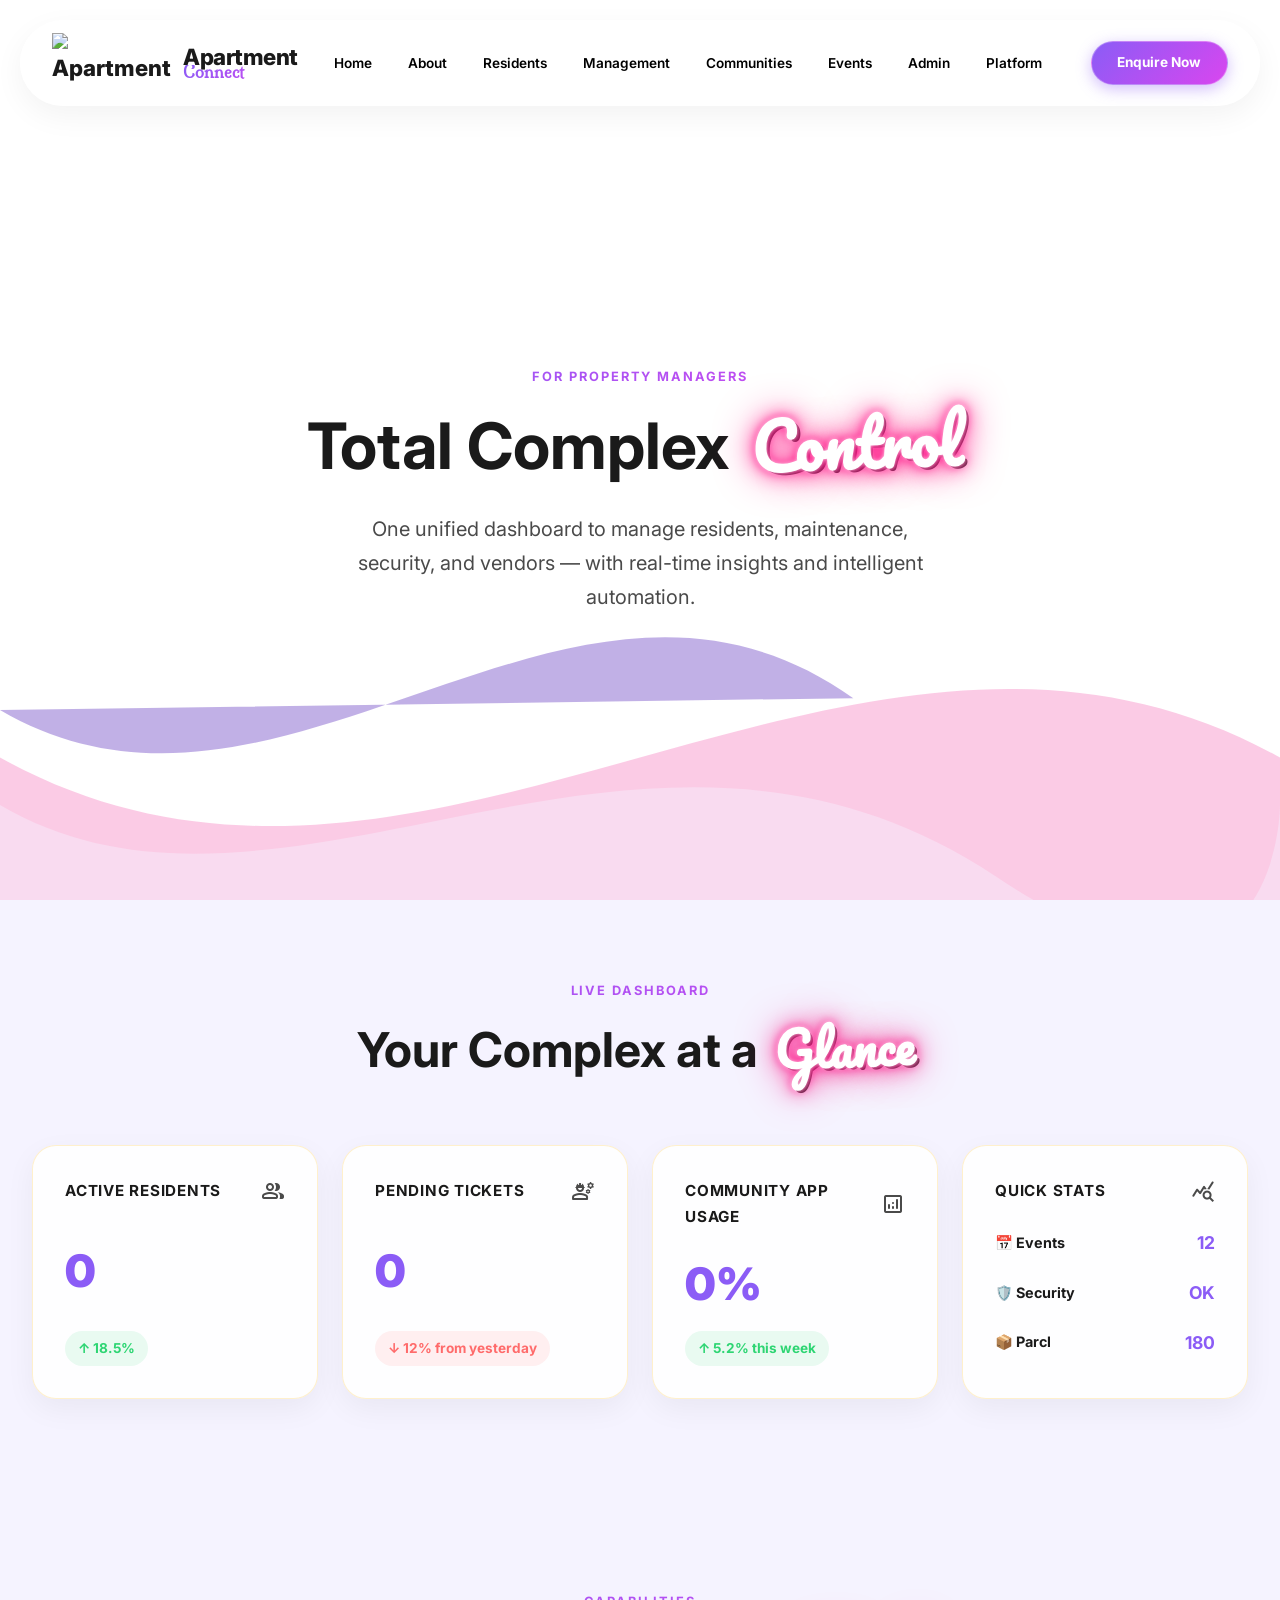
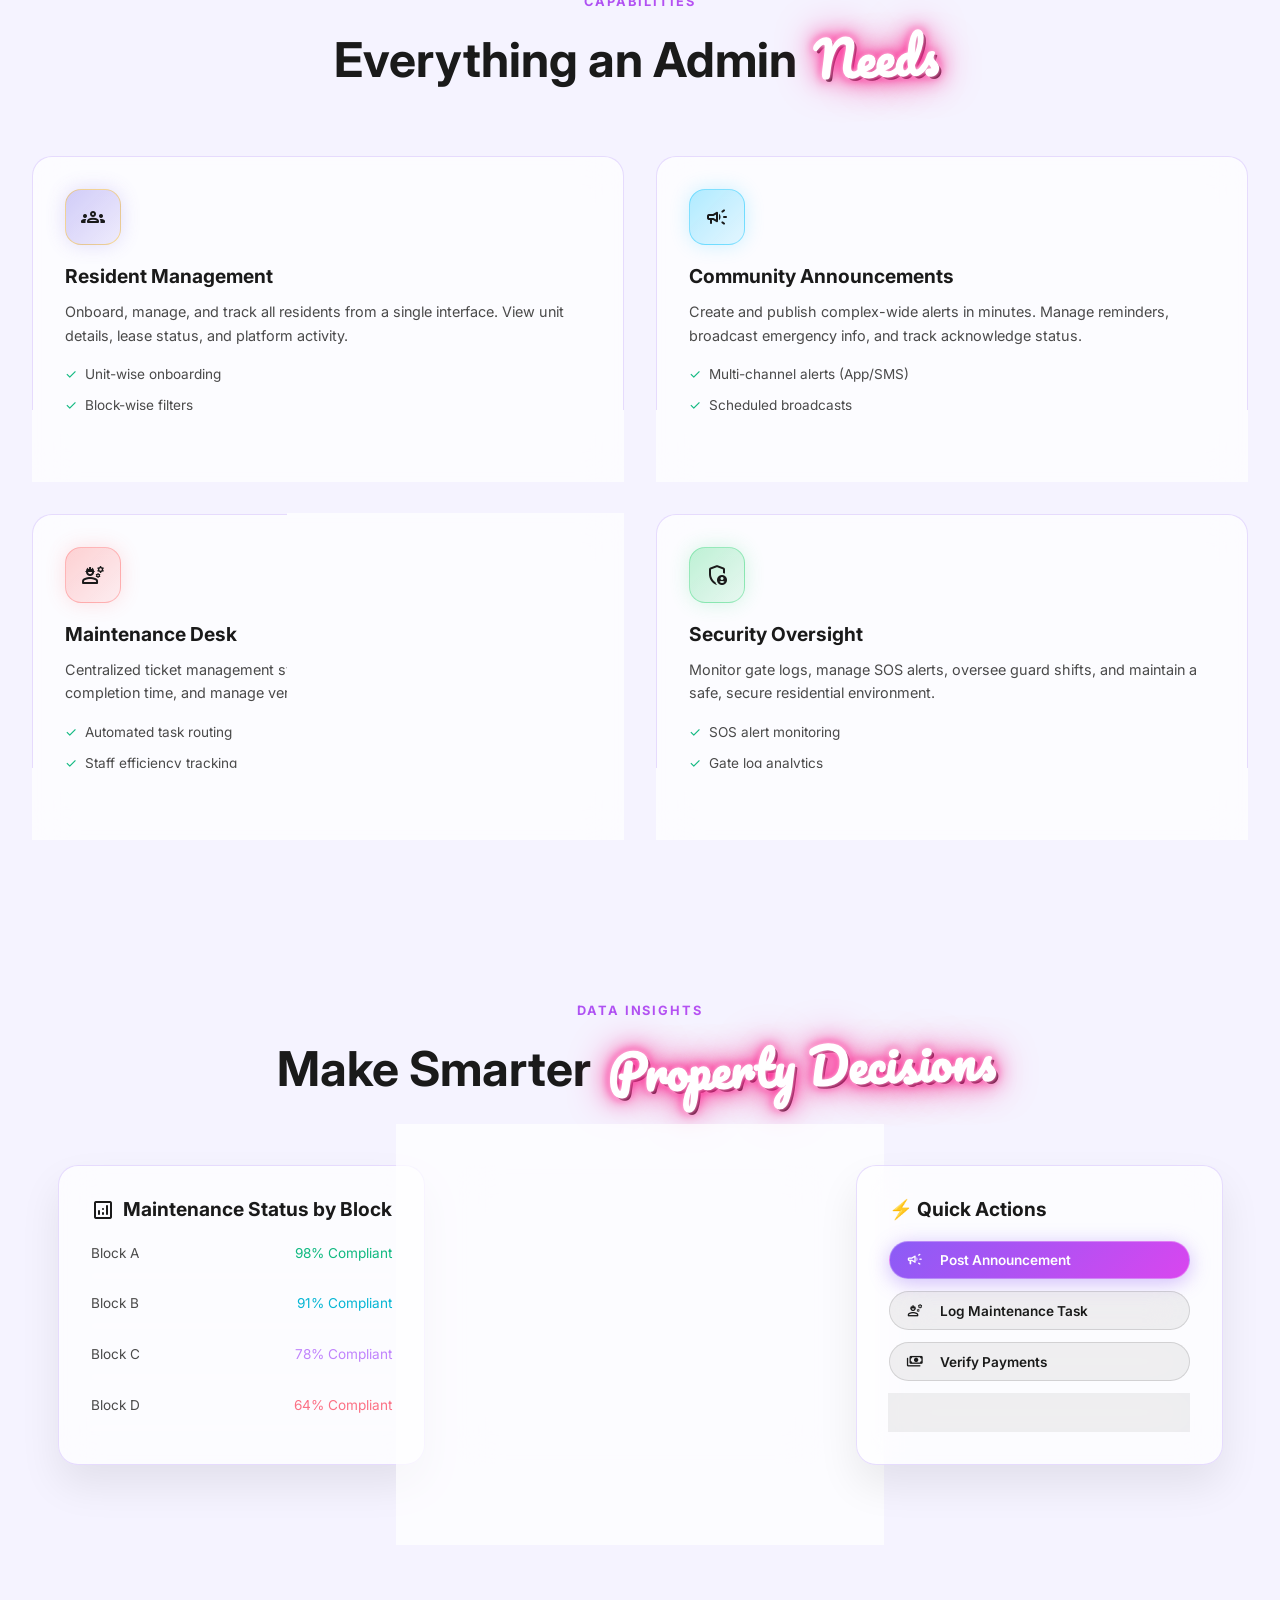
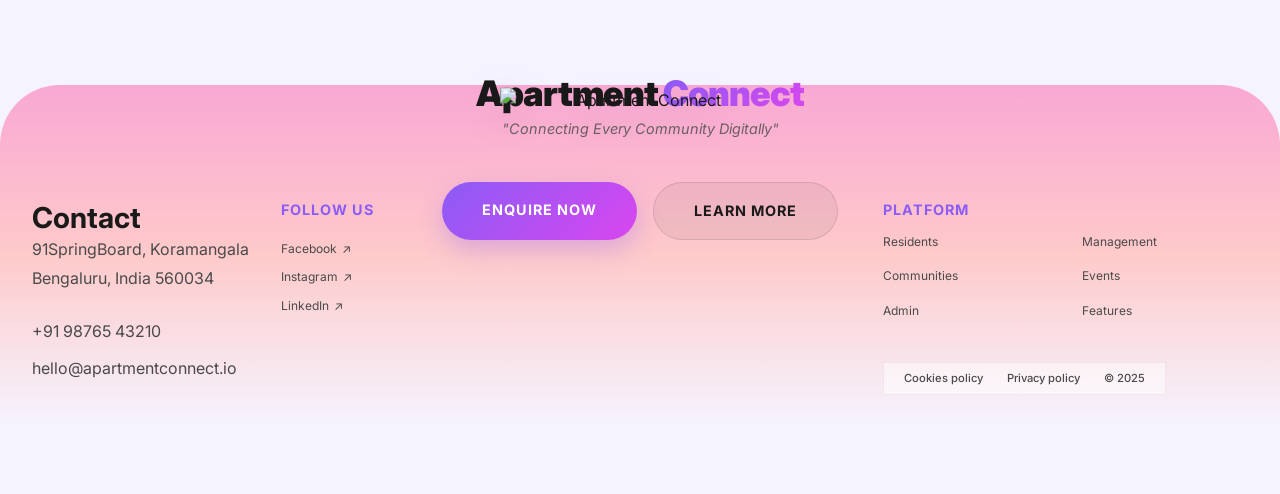
==== commit 44fbf54f: "Refine Trusted Partners section visibility across pages" ====
--- a/admin.html
+++ b/admin.html
@@ -377,66 +377,6 @@
 
 
 
-    <!-- ═══ TRUSTED BY MARQUEE ═══ -->
-    <section class="marquee-section" style="padding: 80px 0 0 0; background: var(--background);">
-        <div class="container">
-            <div class="section-header" style="margin-bottom: 3rem;">
-                <span class="section-label reveal">Trusted Partners</span>
-                <h2 class="reveal delay-1">Trusted by Leading <span class="vice-city-heading">Property Groups</span></h2>
-            </div>
-        </div>
-        <div class="marquee-wrapper reveal delay-2">
-            <div class="marquee-track">
-                <!-- Prestige Group -->
-                <div class="marquee-item" title="Prestige Group">
-                    <span class="material-symbols-rounded" style="font-size: 2.2rem; color: var(--primary);">apartment</span>
-                    <span>Prestige Group</span>
-                </div>
-                <!-- Brigade Group -->
-                <div class="marquee-item" title="Brigade Group">
-                    <span class="material-symbols-rounded" style="font-size: 2.2rem; color: var(--primary);">home_work</span>
-                    <span>Brigade Group</span>
-                </div>
-                <!-- Sobha Realty -->
-                <div class="marquee-item" title="Sobha Realty">
-                    <span class="material-symbols-rounded" style="font-size: 2.2rem; color: var(--primary);">location_city</span>
-                    <span>Sobha Realty</span>
-                </div>
-                <!-- Godrej Properties -->
-                <div class="marquee-item" title="Godrej Properties">
-                    <span class="material-symbols-rounded" style="font-size: 2.2rem; color: var(--primary);">domain</span>
-                    <span>Godrej Properties</span>
-                </div>
-                <!-- DLF Limited -->
-                <div class="marquee-item" title="DLF Limited">
-                    <span class="material-symbols-rounded" style="font-size: 2.2rem; color: var(--primary);">villa</span>
-                    <span>DLF Limited</span>
-                </div>
-
-                <!-- Repeat for seamless loop -->
-                <div class="marquee-item" title="Prestige Group">
-                    <span class="material-symbols-rounded" style="font-size: 2.2rem; color: var(--primary);">apartment</span>
-                    <span>Prestige Group</span>
-                </div>
-                <div class="marquee-item" title="Brigade Group">
-                    <span class="material-symbols-rounded" style="font-size: 2.2rem; color: var(--primary);">home_work</span>
-                    <span>Brigade Group</span>
-                </div>
-                <div class="marquee-item" title="Sobha Realty">
-                    <span class="material-symbols-rounded" style="font-size: 2.2rem; color: var(--primary);">location_city</span>
-                    <span>Sobha Realty</span>
-                </div>
-                <div class="marquee-item" title="Godrej Properties">
-                    <span class="material-symbols-rounded" style="font-size: 2.2rem; color: var(--primary);">domain</span>
-                    <span>Godrej Properties</span>
-                </div>
-                <div class="marquee-item" title="DLF Limited">
-                    <span class="material-symbols-rounded" style="font-size: 2.2rem; color: var(--primary);">villa</span>
-                    <span>DLF Limited</span>
-                </div>
-            </div>
-        </div>
-    </section>
 
     <!-- MODERN FOOTER -->
     <footer class="modern-footer">
